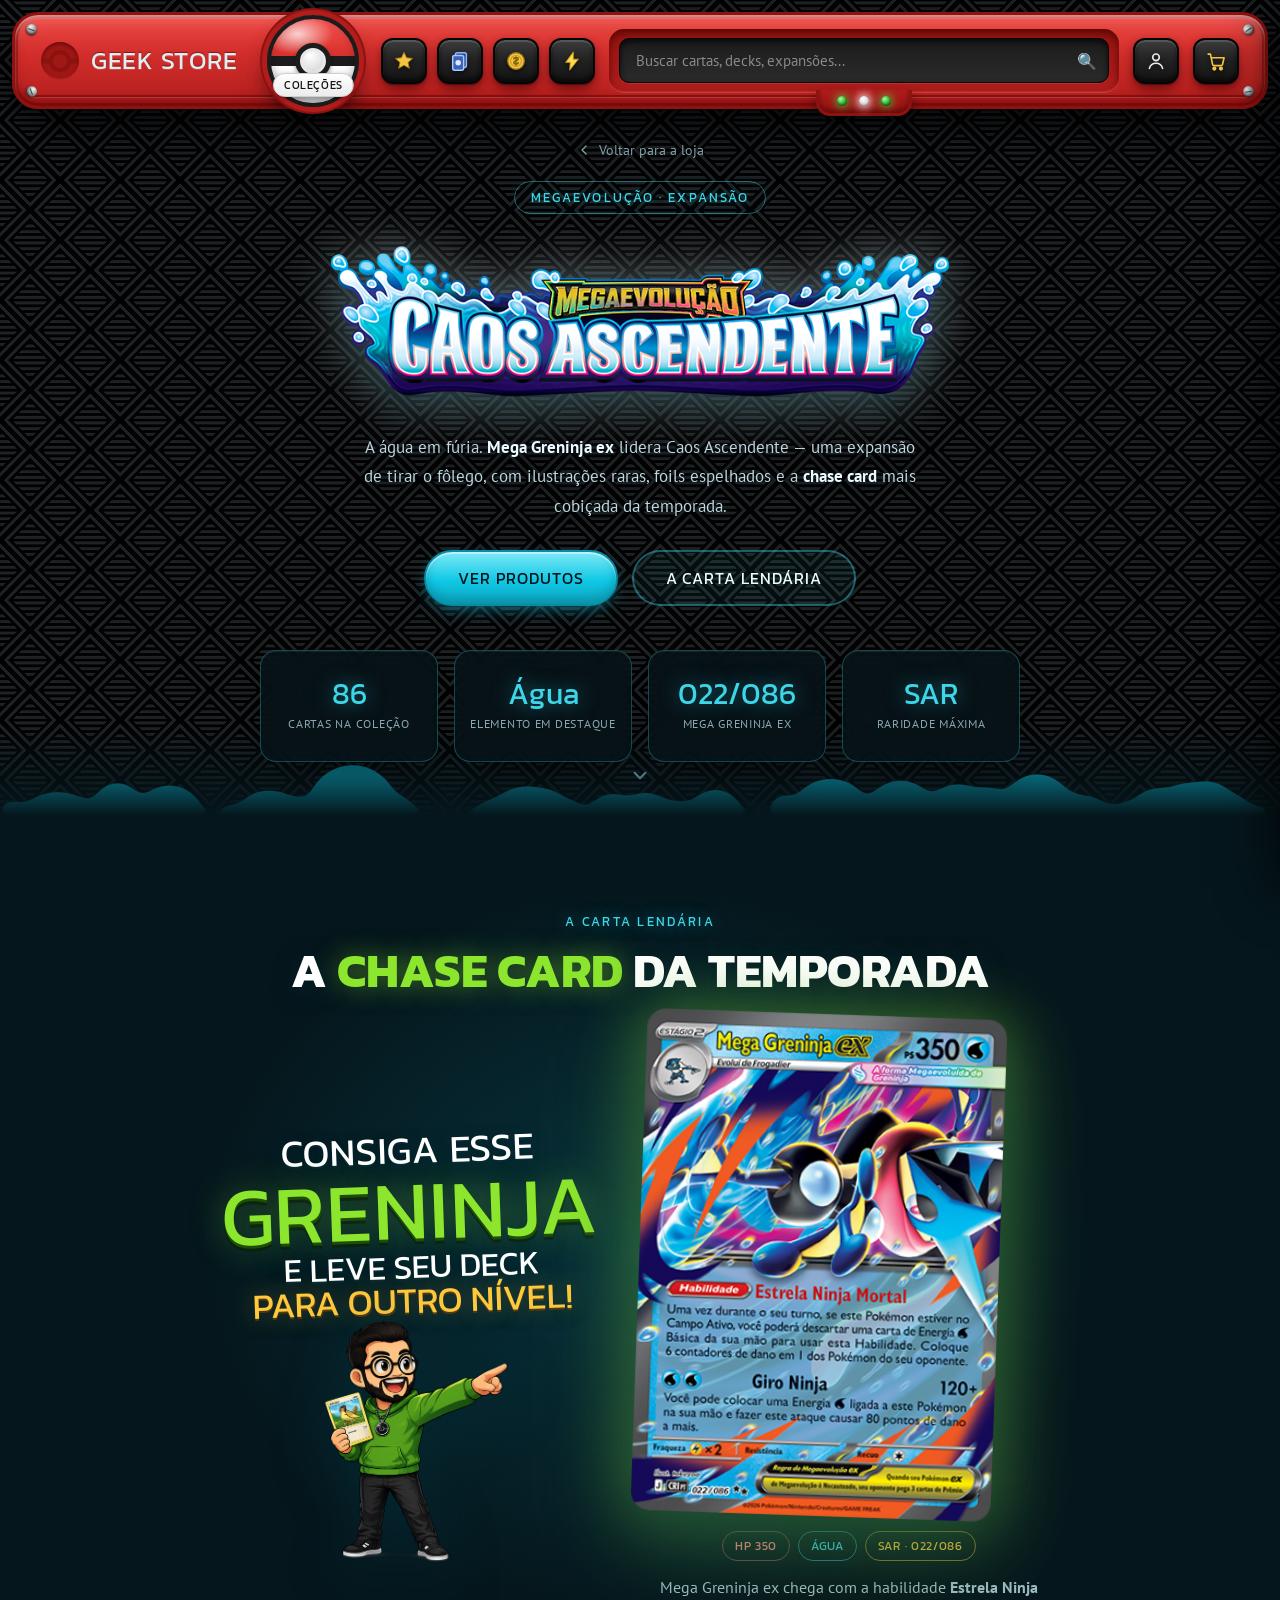
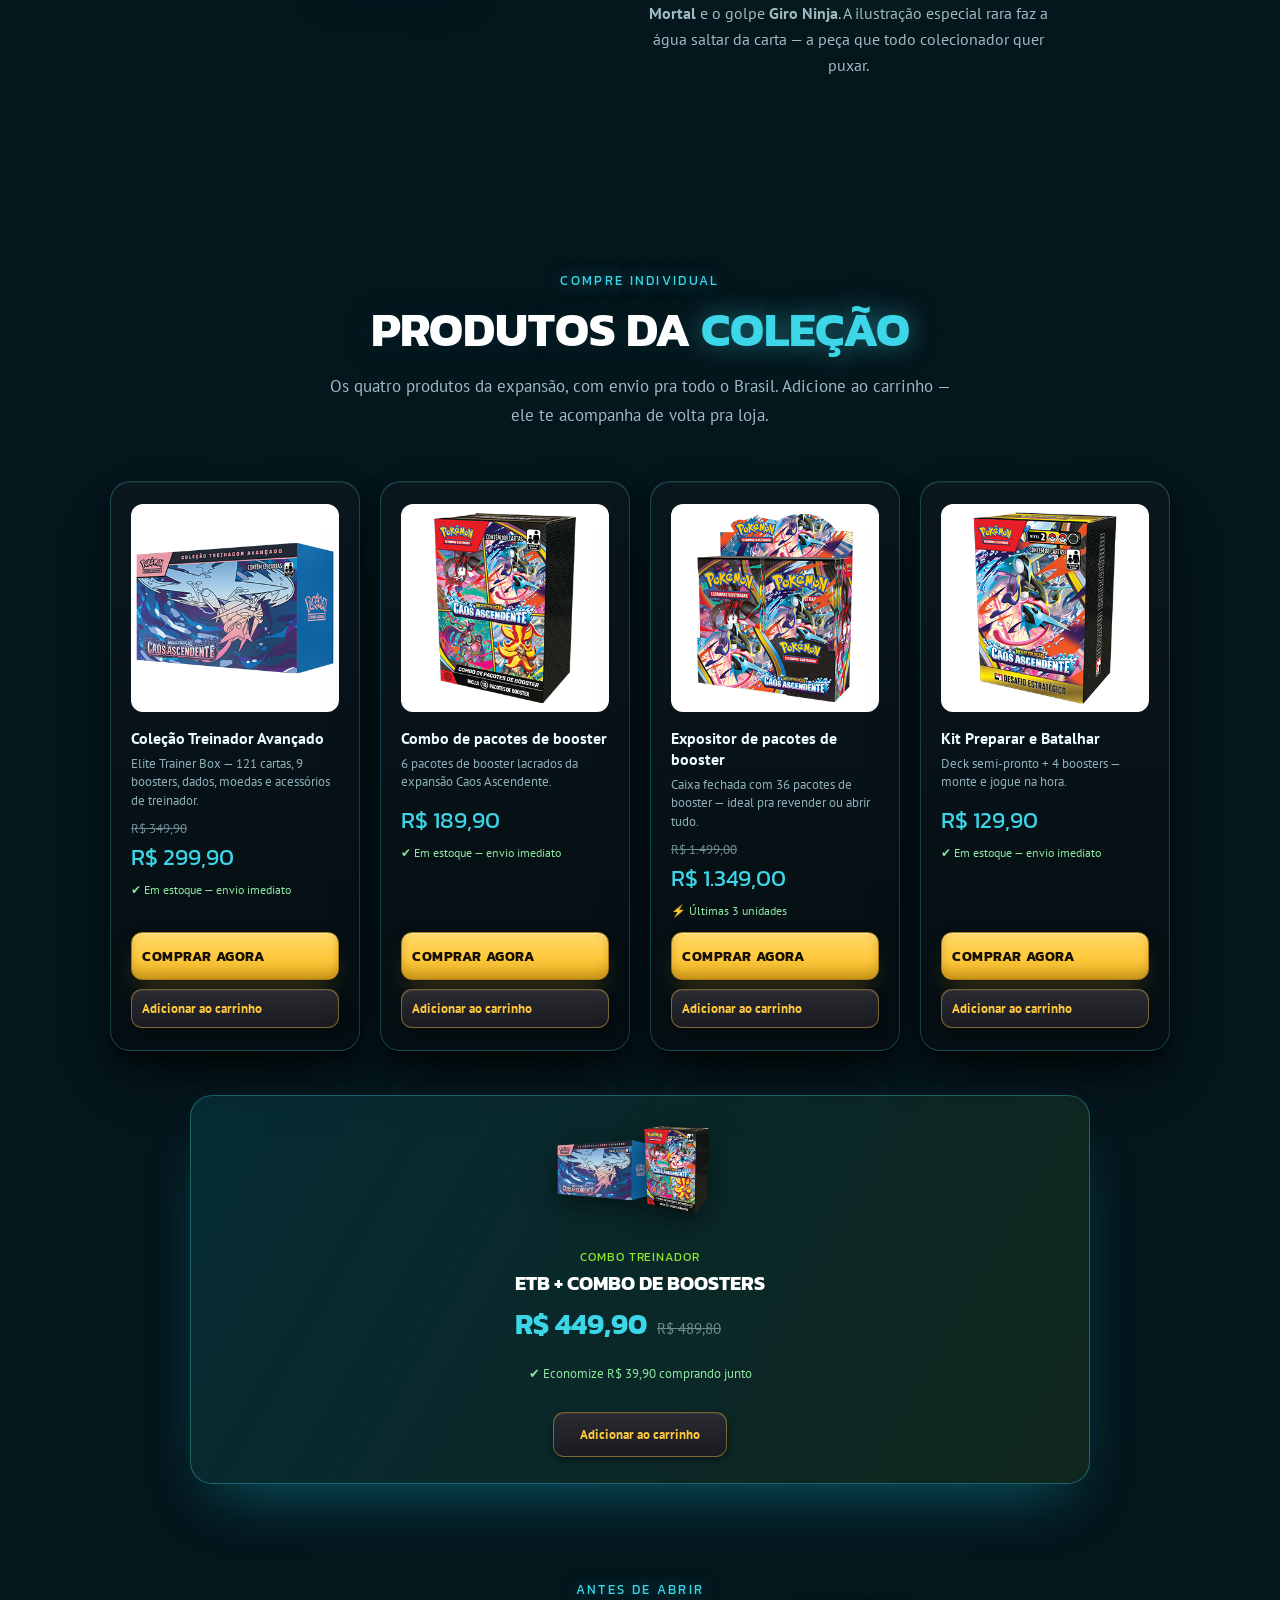
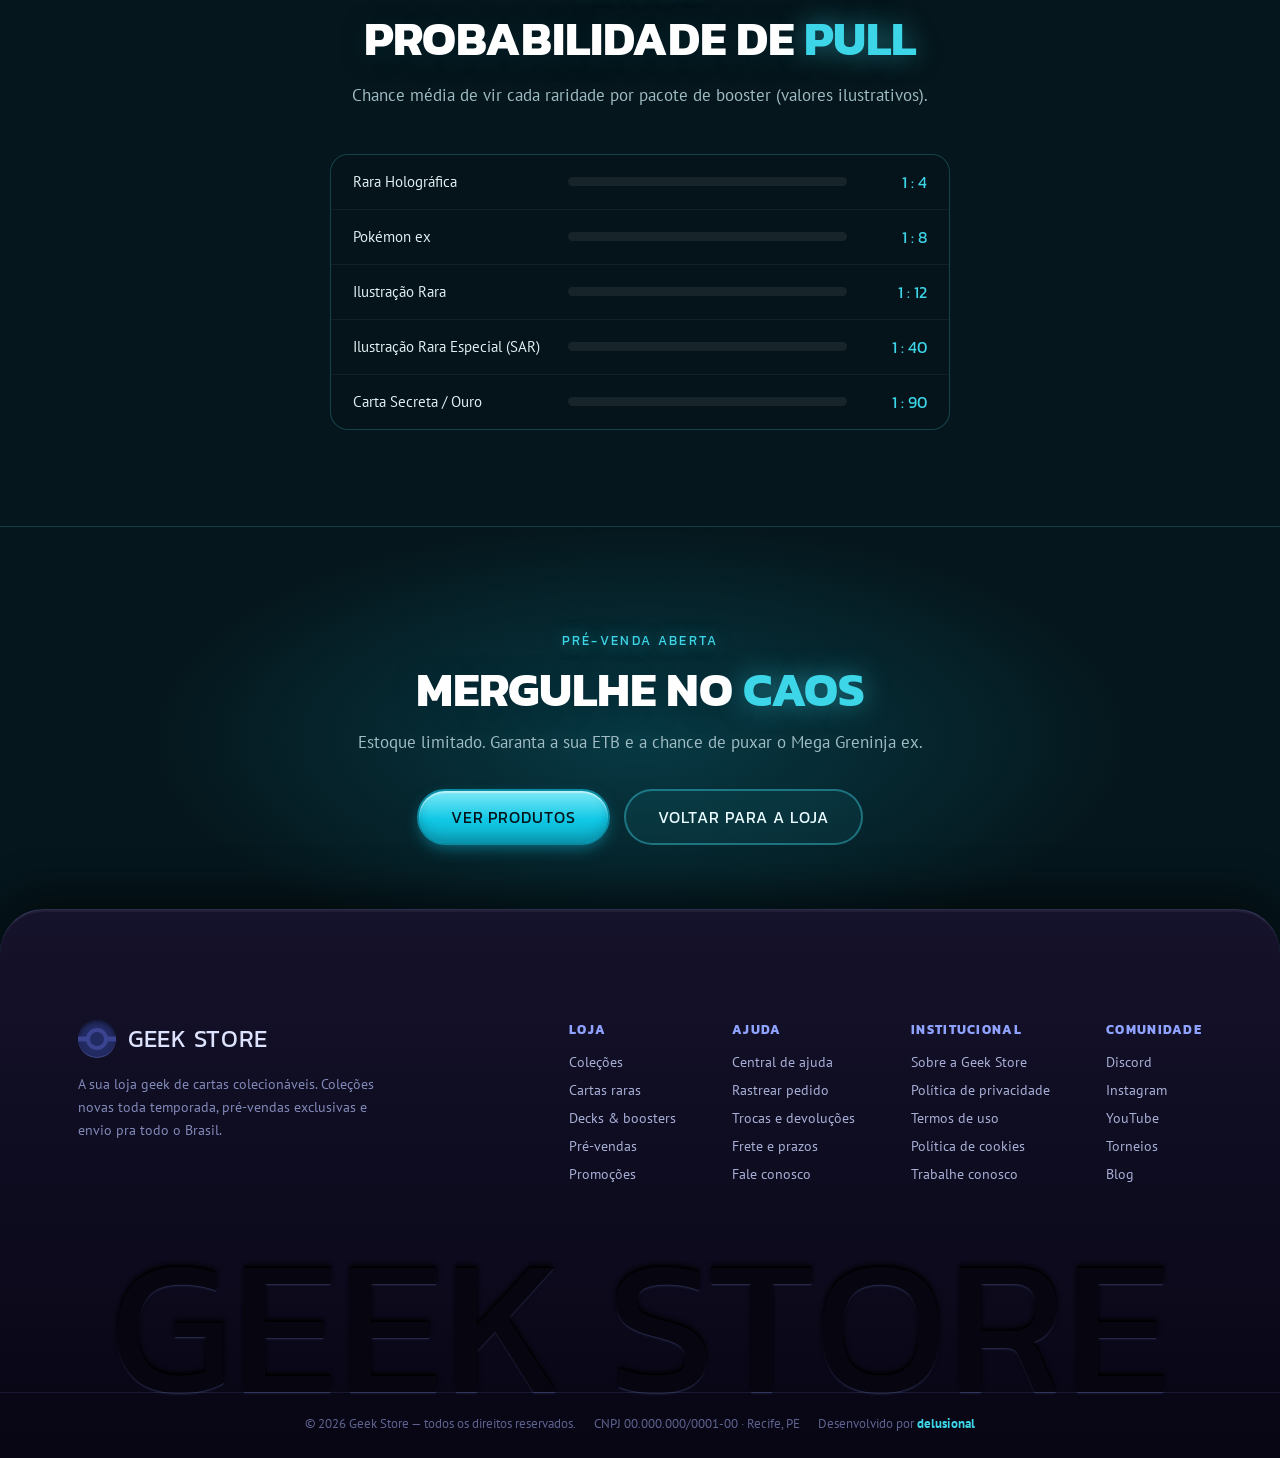
==== caos-ascendente.html @ b0fd5879 "aaa" ====
<!DOCTYPE html>
<html lang="pt-br">
<head>
<meta charset="UTF-8">
<meta name="viewport" content="width=device-width, initial-scale=1.0">
<title>Caos Ascendente — Megaevolução | GEEK STORE</title>
<link href="https://fonts.googleapis.com/css?family=Kanit:700|PT+Sans:400,700&display=swap" rel="stylesheet">
<style>

:root{
  /* física de materiais (inspirada no design system do delulu):
     raise = elevado (contato + difusa + longa), sink = afundado */
  --ease-soft:cubic-bezier(0.22,0.61,0.36,1);
  --speed:180ms;
  --btn-raise:
    inset 0 2px 1px rgba(255,255,255,.16),
    inset 0 -3px 5px rgba(0,0,0,.6),
    0 1px 1px rgba(40,0,0,.5),
    0 4px 8px rgba(80,5,5,.45),
    0 12px 22px -10px rgba(40,0,0,.6);
  --btn-raise-hi:
    inset 0 2px 1px rgba(255,255,255,.2),
    inset 0 -3px 5px rgba(0,0,0,.6),
    0 1px 1px rgba(40,0,0,.4),
    0 8px 16px rgba(60,0,0,.5),
    0 22px 34px -14px rgba(30,0,0,.7);
  --btn-sink:
    inset 0 3px 6px rgba(0,0,0,.75),
    inset 0 1px 2px rgba(0,0,0,.6),
    0 1px 0 rgba(255,120,110,.2);

  --color-black:#0a0e1a;
  --color-deep:#101832;
  --color-accent:#e93d82;
  --color-cyan:#3dd6e9;
  --font-heading:'Kanit',sans-serif;
  --font-body:'PT Sans',sans-serif;
}
*{margin:0;padding:0;box-sizing:border-box}
body{background:var(--color-black);color:#fff;font-family:var(--font-body);overflow-x:hidden}

/* ===========================================================
   SCROLLBAR CUSTOM — esconde a nativa, pokébola como thumb
   =========================================================== */
html{scrollbar-width:none;-ms-overflow-style:none}
html::-webkit-scrollbar{display:none}

.pokescroll{position:fixed;right:10px;top:100px;bottom:26px;width:22px;
  z-index:60;display:flex;justify-content:center}
/* trilho: linha fina com brilho */
.pokescroll__rail{width:4px;height:100%;border-radius:99px;cursor:pointer;
  background:linear-gradient(to bottom,rgba(255,255,255,.06),rgba(255,255,255,.14) 50%,rgba(255,255,255,.06));
  box-shadow:inset 0 0 4px rgba(0,0,0,.6)}
/* a pokébola */
.pokescroll__ball{position:absolute;left:50%;top:0;translate:-50% 0;
  width:22px;height:22px;border-radius:50%;cursor:grab;
  border:2px solid #111;
  background:linear-gradient(to bottom,#e8433f 0 44%,#111 44% 56%,#f5f5f5 56% 100%);
  box-shadow:0 2px 8px rgba(0,0,0,.7),inset 0 1px 1px rgba(255,255,255,.35);
  transition:scale var(--speed) var(--ease-soft)}
.pokescroll__ball::after{content:'';position:absolute;left:50%;top:50%;
  translate:-50% -50%;width:7px;height:7px;border-radius:50%;
  background:#fff;border:2px solid #111}
.pokescroll__ball:hover{scale:1.25}
.pokescroll__ball:active{cursor:grabbing;scale:1.15}
@media (max-width:640px){.pokescroll{display:none}}

/* ===========================================================
   0. NAV — estilo "Pokédex de plástico vermelho"
   Técnicas: gradientes pra simular volume do plástico,
   inset shadows pra relevo, radial-gradient pros parafusos/LEDs
   =========================================================== */
.nav{position:fixed;top:12px;left:12px;right:12px;z-index:50;
  display:flex;align-items:center;gap:14px;padding:14px 26px;
  border-radius:26px;
  /* plástico vermelho: brilho em cima, sombra embaixo */
  background:linear-gradient(to bottom,#ef4a45 0%,#d32f2c 40%,#b21d1c 100%);
  box-shadow:
    inset 0 3px 2px rgba(255,255,255,.4),    /* highlight superior forte */
    inset 0 12px 18px -8px rgba(255,255,255,.18),
    inset 0 -6px 10px rgba(80,0,0,.5),       /* sombra inferior (volume) */
    inset 0 0 0 3px rgba(140,10,10,.55),     /* moldura interna (painel duplo) */
    0 1px 2px rgba(0,0,0,.5),                /* contato */
    0 10px 26px rgba(0,0,0,.45),             /* difusa */
    0 34px 60px -20px rgba(0,0,0,.65);       /* longa e recuada */
  border:3px solid #8e1210}
/* linha de vinco horizontal do painel (plástico em duas peças) */
.nav::before{content:'';position:absolute;left:18px;right:18px;bottom:9px;height:2px;
  border-radius:2px;background:rgba(100,5,5,.5);
  box-shadow:0 1px 0 rgba(255,255,255,.12)}
/* parafusos nos 4 cantos */
.screw{position:absolute;width:11px;height:11px;border-radius:50%;
  background:radial-gradient(circle at 35% 28%,#f4f4f4,#9a9a9a 50%,#3f3f3f);
  box-shadow:inset 0 -1px 2px rgba(0,0,0,.7),0 1px 2px rgba(120,10,10,.8)}
/* fenda do parafuso */
.screw::after{content:'';position:absolute;left:2px;right:2px;top:50%;height:1.5px;
  translate:0 -50%;background:rgba(30,30,30,.75);border-radius:2px}
.screw:nth-child(1){top:9px;left:11px;rotate:20deg}
.screw:nth-child(2){top:9px;right:11px;rotate:-35deg}
.screw:nth-child(3){bottom:9px;left:11px;rotate:70deg}
.screw:nth-child(4){bottom:9px;right:11px;rotate:-10deg}

/* logo "gravado" no plástico: sombra clara embaixo + escura em cima */
.nav__logo{display:flex;align-items:center;gap:12px;margin-right:8px;
  font-family:var(--font-heading);font-size:1.55rem;letter-spacing:.03em;
  color:#8c1210;user-select:none;
  text-shadow:0 1px 0 rgba(255,120,110,.35),0 -1px 1px rgba(60,0,0,.5)}
/* emblema pokébola achatado/gravado, tom sobre tom */
.nav__logo-ball{width:38px;height:38px;border-radius:50%;position:relative;
  background:#a01715;
  box-shadow:inset 0 2px 4px rgba(60,0,0,.55),inset 0 -1px 1px rgba(255,120,110,.3)}
.nav__logo-ball::before{content:'';position:absolute;left:0;right:0;top:50%;
  translate:0 -50%;height:5px;background:#8c1210}
.nav__logo-ball::after{content:'';position:absolute;left:50%;top:50%;
  translate:-50% -50%;width:14px;height:14px;border-radius:50%;
  background:#a01715;border:4px solid #8c1210}

/* pokébola central "COLEÇÕES" — com aro de encaixe e brilho de vidro */
.nav__ball{width:92px;height:92px;border-radius:50%;flex-shrink:0;
  margin:-26px 8px;position:relative;cursor:pointer;border:4px solid #1c1c1c;
  background:
    /* brilho de vidro no topo (reflexo curvo) */
    radial-gradient(ellipse 60% 35% at 32% 18%,rgba(255,255,255,.75),rgba(255,255,255,0) 70%),
    linear-gradient(to bottom,#f3524d 0%,#d8302c 44%,#1c1c1c 44% 56%,#fff 56%,#e4e4e4 100%);
  box-shadow:
    0 0 0 5px #b21d1c,                /* aro de encaixe no plástico */
    0 0 0 7px #8e1210,
    0 2px 3px rgba(30,0,0,.5),        /* contato */
    0 10px 20px rgba(0,0,0,.45),      /* difusa */
    0 26px 40px -16px rgba(0,0,0,.65),/* longa e recuada */
    inset 0 -4px 8px rgba(0,0,0,.25);
  transition:transform var(--speed) var(--ease-soft),
             box-shadow var(--speed) var(--ease-soft)}
.nav__ball:hover{transform:translateY(-2px) scale(1.04) rotate(-4deg);
  box-shadow:
    0 0 0 5px #b21d1c,0 0 0 7px #8e1210,
    0 3px 4px rgba(30,0,0,.4),
    0 16px 30px rgba(0,0,0,.5),
    0 34px 54px -18px rgba(0,0,0,.7),
    0 10px 28px -6px rgba(233,61,80,.5),  /* glow tonal vermelho */
    inset 0 -4px 8px rgba(0,0,0,.25)}
.nav__ball:active{transform:translateY(1px) scale(.98);
  box-shadow:
    0 0 0 5px #b21d1c,0 0 0 7px #8e1210,
    0 2px 4px rgba(0,0,0,.4),
    inset 0 4px 10px rgba(0,0,0,.4)}      /* afunda no encaixe */
.nav__ball::after{content:'';position:absolute;left:50%;top:50%;translate:-50% -50%;
  width:26px;height:26px;border-radius:50%;
  background:radial-gradient(circle at 38% 30%,#fff,#d9d9d9 70%);
  border:5px solid #1c1c1c;
  box-shadow:0 0 0 3px #e8e8e8 inset,0 2px 4px rgba(0,0,0,.4)}
.nav__ball span{position:absolute;left:50%;bottom:6px;translate:-50%;z-index:1;
  font-family:var(--font-heading);font-size:.66rem;letter-spacing:.05em;
  background:linear-gradient(to bottom,#fff,#ececec);color:#111;
  padding:3px 10px;border-radius:99px;border:1px solid #cfcfcf;
  box-shadow:0 2px 5px rgba(0,0,0,.35);white-space:nowrap}

/* botões escuros com ícone */
.nav__links{display:flex;gap:10px;flex:0 1 auto}
.nav__btn{display:flex;align-items:center;justify-content:center;
  width:46px;height:46px;border-radius:12px;text-decoration:none;
  background:linear-gradient(to bottom,#3d3d3d 0%,#232323 45%,#141414 100%);
  border:2px solid #050505;
  box-shadow:var(--btn-raise);
  transition:transform var(--speed) var(--ease-soft),
             box-shadow var(--speed) var(--ease-soft),
             filter var(--speed) var(--ease-soft)}
.nav__btn:hover{transform:translateY(-1px);filter:brightness(1.18);
  box-shadow:var(--btn-raise-hi)}
/* active AFUNDA: desce 1px e a sombra vira inset (soft UI) */
.nav__btn:active{transform:translateY(1px);filter:brightness(.92);
  box-shadow:var(--btn-sink)}
.nav__btn svg{width:22px;height:22px;display:block;
  filter:drop-shadow(0 2px 2px rgba(0,0,0,.55))}
.nav__btn--gold{color:#f5c542}

/* painel da busca — recorte fundo no plástico, com moldura em relevo */
.nav__search{flex:1 1 240px;min-width:150px;position:relative;
  background:linear-gradient(to bottom,#96130f,#b21d1c);border-radius:15px;
  padding:9px 10px;
  box-shadow:
    inset 0 4px 8px rgba(50,0,0,.65),        /* recorte fundo */
    inset 0 -1px 1px rgba(255,120,110,.25),  /* borda de baixo pega luz */
    0 1px 0 rgba(255,255,255,.15)}           /* lábio externo iluminado */
.nav__search input{width:100%;padding:12px 44px 12px 16px;border-radius:10px;
  border:1px solid #000;background:linear-gradient(to bottom,#1c1c1c,#2b2b2b);
  color:#ddd;font-family:var(--font-body);font-size:.92rem;outline:none;
  box-shadow:inset 0 3px 6px rgba(0,0,0,.7),0 1px 0 rgba(255,120,110,.2)}
.nav__search input::placeholder{color:#8a8a8a}
/* focus: anel suave em vez de glow duro (padrão soft UI) */
.nav__search input:focus{border-color:rgba(61,214,233,.6);
  box-shadow:inset 0 3px 6px rgba(0,0,0,.7),0 0 0 3px rgba(61,214,233,.22)}
.nav__search .lupa{position:absolute;right:22px;top:50%;translate:0 -50%;
  color:#9a9a9a;pointer-events:none}
/* aba dos LEDs — peça de plástico que SALTA pra fora da barra */
.nav__leds{position:absolute;bottom:-24px;left:50%;translate:-50%;
  display:flex;gap:12px;align-items:center;
  background:linear-gradient(to bottom,#b21d1c,#8e1210);
  padding:6px 18px 7px;border-radius:0 0 14px 14px;
  border:3px solid #8e1210;border-top:none;
  box-shadow:inset 0 -3px 5px rgba(60,0,0,.5),0 6px 12px rgba(0,0,0,.45)}
.nav__leds i{width:10px;height:10px;border-radius:50%;display:block;
  box-shadow:inset 0 -1px 2px rgba(0,0,0,.4)}
.nav__leds i:nth-child(1){background:radial-gradient(circle at 35% 30%,#a5ff9d,#1a9a1a 65%,#0c5c0c);box-shadow:0 0 8px 1px rgba(70,230,70,.8),inset 0 -1px 2px rgba(0,60,0,.6)}
.nav__leds i:nth-child(2){background:radial-gradient(circle at 35% 30%,#fff,#d8d8d8 65%,#9d9d9d);box-shadow:0 0 9px 2px rgba(255,255,255,.85),inset 0 -1px 2px rgba(80,80,80,.5);animation:ledblink 2.2s infinite}
.nav__leds i:nth-child(3){background:radial-gradient(circle at 35% 30%,#a5ff9d,#1a9a1a 65%,#0c5c0c);box-shadow:0 0 8px 1px rgba(70,230,70,.8),inset 0 -1px 2px rgba(0,60,0,.6)}
@keyframes ledblink{0%,88%,100%{opacity:1}94%{opacity:.35}}

/* badge do carrinho */
.nav__btn .badge{position:absolute;top:-6px;right:-6px;width:18px;height:18px;
  border-radius:50%;background:#f5c542;color:#3a2a00;font-size:.68rem;
  font-weight:700;display:flex;align-items:center;justify-content:center;
  font-family:var(--font-body);box-shadow:0 2px 4px rgba(0,0,0,.4)}
.nav__btn{position:relative}

/* ---- mini-carrinho (dropdown com morph fluido) ---- */
.nav__cart-wrap{position:relative;display:flex;align-items:center}

.minicart{position:absolute;top:calc(100% + 16px);right:-6px;width:340px;max-width:86vw;z-index:902;
  transform-origin:top right;color:#eef1f8;font-family:var(--font-body);
  background:linear-gradient(180deg,#172142,#0b1122);
  border:1px solid rgba(245,197,66,.3);
  box-shadow:0 26px 55px -14px rgba(0,0,0,.75),0 0 0 1px rgba(0,0,0,.3);
  border-radius:22px;padding:4px 4px 0;
  opacity:0;visibility:hidden;transform:scale(.35) translateY(-16px);
  transition:opacity .18s ease,transform .2s ease,visibility .2s}
.minicart.open{opacity:1;visibility:visible;transform:scale(1) translateY(0);
  animation:minicart-morph .5s cubic-bezier(.34,1.56,.64,1)}
@keyframes minicart-morph{
  0%  {opacity:0;transform:scale(.3) translateY(-18px);
       border-radius:50% 50% 46% 54% / 62% 60% 40% 42%}
  45% {opacity:1;transform:scale(1.04) translateY(2px);
       border-radius:34px 34px 26px 26px}
  70% {transform:scale(.99) translateY(0);border-radius:20px}
  100%{opacity:1;transform:scale(1) translateY(0);border-radius:22px}
}
/* seta apontando pro ícone */
.minicart::before{content:'';position:absolute;top:-8px;right:20px;width:15px;height:15px;
  background:#172142;border-left:1px solid rgba(245,197,66,.3);
  border-top:1px solid rgba(245,197,66,.3);transform:rotate(45deg);border-radius:4px 0 0 0}

.minicart__head{display:flex;align-items:center;justify-content:space-between;padding:14px 14px 10px}
.minicart__title{font-family:var(--font-heading);text-transform:uppercase;letter-spacing:.03em;
  font-size:1rem;color:#fff}
.minicart__count{font-size:.75rem;color:#f5c542;font-weight:700}

.minicart__items{max-height:288px;overflow-y:auto;padding:0 8px}
.minicart__empty{text-align:center;color:#7c86a2;padding:34px 10px;font-size:.9rem}

.mc-line{display:flex;gap:10px;align-items:center;padding:9px 4px;
  border-bottom:1px solid rgba(255,255,255,.06)}
.mc-line:last-child{border-bottom:none}
.mc-line__img{width:44px;height:44px;border-radius:9px;object-fit:contain;background:#fff;flex-shrink:0}
.mc-line__info{flex:1;min-width:0}
.mc-line__name{font-size:.8rem;color:#eef1f8;font-weight:700;line-height:1.2;
  white-space:nowrap;overflow:hidden;text-overflow:ellipsis}
.mc-line__meta{font-size:.75rem;color:#9aa3bd;margin-top:2px}
.mc-line__meta b{color:#f5c542}
.mc-line__rm{background:none;border:none;color:#818aa6;cursor:pointer;padding:4px;
  border-radius:6px;line-height:0;transition:.15s;flex-shrink:0}
.mc-line__rm:hover{color:#ff6b6b;background:rgba(255,107,107,.1)}

.minicart__foot{padding:12px 14px 15px;border-top:1px solid rgba(255,255,255,.1);margin-top:2px}
.minicart__total{display:flex;justify-content:space-between;align-items:baseline;margin-bottom:12px}
.minicart__total span{color:#aab2ca;font-size:.9rem}
.minicart__total strong{font-family:var(--font-heading);font-size:1.35rem;color:#fff}
.minicart__actions{display:flex;flex-direction:column;gap:8px}
.minicart__btn{width:100%;padding:12px;border-radius:11px;cursor:pointer;border:none;
  font-family:var(--font-heading);text-transform:uppercase;letter-spacing:.03em;
  font-size:.9rem;font-weight:700;transition:.16s}
.minicart__btn--buy{background:linear-gradient(180deg,#ffd24d,#f5a814);color:#3a2600;
  box-shadow:0 6px 15px -4px rgba(245,168,20,.5)}
.minicart__btn--buy:hover{filter:brightness(1.06);transform:translateY(-1px)}
.minicart__btn--buy:active{transform:translateY(1px)}
.minicart__btn--view{background:rgba(255,255,255,.06);color:#eef1f8;border:1px solid rgba(255,255,255,.2)}
.minicart__btn--view:hover{background:rgba(255,255,255,.12);border-color:#f5c542;color:#fff}
.minicart__btn:disabled{opacity:.4;cursor:not-allowed;filter:grayscale(.3);transform:none;box-shadow:none}

@media (max-width:1100px){
  .nav{flex-wrap:wrap;justify-content:center}
  .nav__ball{margin:4px}
}

/* ===========================================================
   1. HERO — vídeo de fundo (é assim que o site original faz o
   "efeito de água": um mp4 em loop atrás do conteúdo)
   =========================================================== */
.hero{position:relative;height:100vh;display:flex;align-items:center;justify-content:center;overflow:hidden}
.hero__video{position:absolute;inset:0;width:100%;height:100%;object-fit:cover;z-index:0}
/* dissolve suave do vídeo pro preto da seção Pitch Black:
   opacidade em curva ease (mesma técnica do fade da seção azul) */
.hero__fade{position:absolute;inset:0;z-index:1;
  background:linear-gradient(to bottom,
    rgba(0,0,0,0)    0%,
    rgba(0,0,0,0)    38%,
    rgba(0,0,0,.06)  50%,
    rgba(0,0,0,.18)  60%,
    rgba(0,0,0,.38)  69%,
    rgba(0,0,0,.58)  77%,
    rgba(0,0,0,.76)  84%,
    rgba(0,0,0,.9)   90%,
    rgba(0,0,0,.97)  95%,
    #000             100%)}
.hero__content{position:relative;z-index:2;text-align:center;padding:0 20px}
.hero__title{font-family:var(--font-heading);font-size:clamp(2.5rem,8vw,6rem);
  text-transform:uppercase;line-height:.95;letter-spacing:.02em;
  background:linear-gradient(120deg,#fff 30%,var(--color-cyan) 50%,#fff 70%);
  background-size:200% auto;-webkit-background-clip:text;background-clip:text;
  -webkit-text-fill-color:transparent;
  animation:shineText 4s linear infinite}
@keyframes shineText{to{background-position:200% center}}
.hero__sub{margin-top:16px;font-size:1.1rem;color:#cdd6f4;text-shadow:0 2px 12px rgba(0,0,0,.8)}

/* ===========================================================
   2. CANVAS DE ÁGUA — ondulação interativa (ripple) que segue
   o mouse, por cima do vídeo. Simulação clássica de water
   ripple em 2 buffers.
   =========================================================== */
#water{position:absolute;inset:0;z-index:1;pointer-events:none;mix-blend-mode:screen;opacity:.55}

/* ===========================================================
   3. CARTAS HOLOGRÁFICAS — perspectiva 3D + shine seguindo o
   mouse (mesma técnica do card__shine / perspective-card
   do site original)
   =========================================================== */
.cards{padding:100px 20px;max-width:1100px;margin:0 auto}
.cards h2{font-family:var(--font-heading);text-transform:uppercase;text-align:center;
  font-size:clamp(1.8rem,4vw,3rem);margin-bottom:60px;color:var(--color-cyan)}
.cards__grid{display:flex;gap:40px;justify-content:center;flex-wrap:wrap}

.pcard{width:260px;aspect-ratio:63/88;perspective:1000px;cursor:pointer}
.pcard__inner{position:relative;width:100%;height:100%;border-radius:14px;
  transform-style:preserve-3d;transition:transform .12s ease-out;
  background:linear-gradient(160deg,#1b2a52,#0d1330 60%,#251b52);
  box-shadow:0 20px 60px rgba(0,0,0,.6);overflow:hidden;
  display:flex;align-items:center;justify-content:center}
.pcard__inner::before{ /* moldura */
  content:"";position:absolute;inset:8px;border:2px solid rgba(255,255,255,.15);
  border-radius:10px;pointer-events:none}
.pcard__label{font-family:var(--font-heading);font-size:1.4rem;text-transform:uppercase;
  color:rgba(255,255,255,.85);text-align:center;padding:0 14px}
/* o SHINE: gradiente radial que se move com o mouse */
.pcard__shine{position:absolute;inset:0;pointer-events:none;
  background:radial-gradient(circle at var(--mx,50%) var(--my,50%),
    rgba(255,255,255,.35) 0%,
    rgba(61,214,233,.18) 25%,
    transparent 60%);
  mix-blend-mode:overlay;transition:opacity .3s;opacity:0}
/* o HOLO: faixas de arco-íris que deslizam conforme a inclinação */
.pcard__holo{position:absolute;inset:0;pointer-events:none;opacity:0;transition:opacity .3s;
  background:linear-gradient(115deg,
    transparent 20%,
    rgba(233,61,130,.25) 36%,
    rgba(61,214,233,.25) 44%,
    rgba(233,203,61,.25) 52%,
    transparent 70%);
  background-size:250% 250%;
  background-position:calc(var(--mx,50%)) calc(var(--my,50%));
  mix-blend-mode:color-dodge;filter:brightness(1.2) saturate(1.4)}
.pcard:hover .pcard__shine,.pcard:hover .pcard__holo{opacity:1}

/* ===========================================================
   3a-2. EXPLORE A LOJA — carrossel estilo mercado
   =========================================================== */
.shop{position:relative;padding:190px 0 100px;overflow:hidden;
  background:#0a0e14 url("assets/pattern-black.jpg") repeat;
  background-size:60px;background-attachment:fixed}
/* transição vinda da Pitch Black: o preto dela dissolve por cima
   do pattern (fade de opacidade dentro DESTA seção — nada é clipado) */
.shop::before{content:'';position:absolute;top:0;left:0;right:0;height:240px;
  pointer-events:none;z-index:0;
  background:linear-gradient(to bottom,
    #000 0%,rgba(0,0,0,.91) 20%,rgba(0,0,0,.74) 38%,
    rgba(0,0,0,.52) 55%,rgba(0,0,0,.3) 71%,
    rgba(0,0,0,.13) 85%,rgba(0,0,0,.04) 94%,rgba(0,0,0,0) 100%)}
.shop__inner,.shop__track,.shop__more{position:relative;z-index:1}
.shop__inner{max-width:1280px;margin:0 auto;padding:0 20px}
.shop__head{display:flex;align-items:flex-end;justify-content:space-between;
  gap:20px;margin-bottom:36px;flex-wrap:wrap}
.shop__title{font-family:var(--font-heading);text-transform:uppercase;
  font-size:clamp(1.7rem,3.6vw,2.8rem);line-height:1;color:#fff;
  text-shadow:0 3px 0 rgba(0,0,0,.55),0 10px 24px rgba(0,0,0,.6)}
.shop__title span{color:#ffc93d;
  text-shadow:0 3px 0 rgba(120,70,0,.55),0 10px 24px rgba(0,0,0,.6),
    0 0 26px rgba(255,201,61,.35)}
.shop__nav{display:flex;gap:10px}
.shop__arrow{width:52px;height:52px;border-radius:50%;cursor:pointer;
  display:flex;align-items:center;justify-content:center;
  border:2px solid #a87c10;color:#181000;
  background:linear-gradient(to bottom,#ffd968,#ffc93d 55%,#e0a91f);
  box-shadow:inset 0 2px 1px rgba(255,255,255,.5),inset 0 -5px 9px rgba(150,100,10,.4),
    0 2px 2px rgba(0,0,0,.55),0 8px 18px rgba(0,0,0,.5),
    0 20px 34px -12px rgba(255,201,61,.35);
  transition:transform var(--speed) var(--ease-soft),
             box-shadow var(--speed) var(--ease-soft),filter var(--speed) var(--ease-soft)}
.shop__arrow svg{width:22px;height:22px}
.shop__arrow:hover{transform:translateY(-2px);filter:brightness(1.07);
  box-shadow:inset 0 2px 1px rgba(255,255,255,.5),inset 0 -5px 9px rgba(150,100,10,.4),
    0 3px 3px rgba(0,0,0,.5),0 14px 26px rgba(0,0,0,.55),
    0 28px 46px -14px rgba(255,201,61,.5)}
.shop__arrow:active{transform:translateY(1px);filter:brightness(.94);
  box-shadow:inset 0 3px 8px rgba(120,80,5,.55),0 2px 4px rgba(0,0,0,.5)}

/* trilho: scroll horizontal com snap; as pontas dissolvem com
   mask-image em vez de cortar seco */
.shop__track{display:flex;gap:26px;overflow-x:auto;
  padding:14px max(28px,calc((100vw - 1280px)/2)) 30px;
  scroll-snap-type:x mandatory;scrollbar-width:none;
  -webkit-mask:linear-gradient(to right,
    transparent 0,#000 60px,#000 calc(100% - 60px),transparent 100%);
  mask:linear-gradient(to right,
    transparent 0,#000 60px,#000 calc(100% - 60px),transparent 100%)}
.shop__track::-webkit-scrollbar{display:none}
.shop-item{flex:0 0 280px;scroll-snap-align:center;
  background:linear-gradient(180deg,#17171e 0%,#0c0c10 100%);
  border:1px solid rgba(255,255,255,.09);border-radius:20px;
  padding:22px 20px;text-align:center;display:flex;flex-direction:column;
  box-shadow:inset 0 1px 0 rgba(255,255,255,.07),0 1px 1px rgba(0,0,0,.6),
    0 10px 20px rgba(0,0,0,.5),0 30px 50px -20px rgba(0,0,0,.7);
  transition:transform var(--speed) var(--ease-soft),
             border-color var(--speed) var(--ease-soft),
             box-shadow var(--speed) var(--ease-soft)}
.shop-item:hover{transform:translateY(-5px);border-color:rgba(255,201,61,.5);
  box-shadow:inset 0 1px 0 rgba(255,255,255,.09),0 2px 2px rgba(0,0,0,.5),
    0 18px 32px rgba(0,0,0,.55),0 44px 70px -22px rgba(255,201,61,.3)}
.shop-item__img{width:100%;aspect-ratio:1;object-fit:contain;border-radius:12px;
  background:#fff;margin-bottom:16px}
.shop-item__img--dark{background:transparent}
.shop-item__tag{font-size:.72rem;text-transform:uppercase;letter-spacing:.1em;
  font-family:var(--font-heading);margin-bottom:5px}
.shop-item__tag--cyan{color:#3dd6e9}
.shop-item__tag--green{color:#b4f05a}
.shop-item__tag--purple{color:#b18aff}
.shop-item__tag--red{color:#ff8b6a}
.shop-item__tag--pink{color:#ff7ab0}
.shop-item__tag--blue{color:#5aa9ff}
.shop-item__name{font-weight:700;font-size:1rem;line-height:1.3;color:#e6e8ef;
  margin-bottom:8px}
.shop-item__price{font-family:var(--font-heading);font-size:1.45rem;color:#ffc93d;
  margin-bottom:16px}
/* dois CTAs: comprar agora (primário dourado) + carrinho (secundário) */
.shop-item__actions{margin-top:auto;display:flex;flex-direction:column;gap:9px}
.shop-item__buy{display:block;font-size:.9rem;font-weight:700;
  font-family:var(--font-heading);text-transform:uppercase;letter-spacing:.04em;
  color:#181000;text-decoration:none;padding:12px 10px;border-radius:11px;
  background:linear-gradient(to bottom,#ffd968,#ffc93d 55%,#e0a91f);
  border:1px solid #a87c10;
  box-shadow:inset 0 1px 1px rgba(255,255,255,.5),inset 0 -5px 9px rgba(150,100,10,.35),
    0 3px 8px rgba(0,0,0,.5),0 12px 22px -8px rgba(255,201,61,.35);
  transition:transform var(--speed) var(--ease-soft),filter var(--speed) var(--ease-soft),
             box-shadow var(--speed) var(--ease-soft)}
.shop-item__buy:hover{transform:translateY(-1px);filter:brightness(1.07)}
.shop-item__buy:active{transform:translateY(1px);filter:brightness(.93);
  box-shadow:inset 0 3px 6px rgba(120,80,5,.55)}
.shop-item__cart{display:block;font-size:.82rem;font-weight:700;
  color:#ffc93d;text-decoration:none;padding:10px;border-radius:11px;
  background:linear-gradient(to bottom,#2a2a32,#1a1a20);
  border:1px solid rgba(255,201,61,.4);
  box-shadow:inset 0 1px 0 rgba(255,255,255,.08),0 3px 8px rgba(0,0,0,.4);
  transition:transform var(--speed) var(--ease-soft),
             border-color var(--speed) var(--ease-soft),
             background var(--speed) var(--ease-soft),
             box-shadow var(--speed) var(--ease-soft)}
.shop-item__cart:hover{transform:translateY(-1px);border-color:#ffc93d;
  background:linear-gradient(to bottom,#33332b,#1f1f18)}
.shop-item__cart:active{transform:translateY(1px);
  box-shadow:inset 0 3px 6px rgba(0,0,0,.6)}

.shop__more{text-align:center;margin-top:34px}
.shop__more-btn{display:inline-block;font-family:var(--font-heading);
  text-transform:uppercase;letter-spacing:.06em;font-size:1rem;
  color:#181000;text-decoration:none;padding:15px 46px;border-radius:99px;
  background:linear-gradient(to bottom,#ffd968,#ffc93d 55%,#e0a91f);
  border:2px solid #a87c10;
  box-shadow:inset 0 2px 1px rgba(255,255,255,.5),inset 0 -7px 12px rgba(150,100,10,.4),
    0 2px 2px rgba(0,0,0,.55),0 10px 24px rgba(0,0,0,.5),
    0 26px 46px -14px rgba(255,201,61,.35);
  transition:transform var(--speed) var(--ease-soft),
             box-shadow var(--speed) var(--ease-soft),filter var(--speed) var(--ease-soft)}
.shop__more-btn:hover{transform:translateY(-2px);filter:brightness(1.06)}
.shop__more-btn:active{transform:translateY(1px);filter:brightness(.94);
  box-shadow:inset 0 3px 8px rgba(120,80,5,.55),0 2px 4px rgba(0,0,0,.5)}

/* ===========================================================
   3b. PRODUTOS EM DESTAQUE — o famoso "efeito de água"!
   No site original é WebGL2: bolhas instanciadas sobem,
   levam blur gaussiano e um shader de threshold pinta de
   ciano. Aqui reproduzo com a técnica "gooey": canvas com
   bolhas + filter: blur() contrast() — mesmo resultado visual.
   =========================================================== */
.featured{position:relative;padding:160px 20px 220px;overflow:hidden;
  /* fundo ESCURO com o padrão de losangos — a água ciano é desenhada
     por cima pelo canvas (como o WebGL do original) */
  background:#0a0e14 url("assets/pattern-black.jpg") repeat;
  background-size:60px;
  background-attachment:fixed} /* mesma grade das outras seções */
/* filtro SVG gooey: funde as gotas SEM alterar o fundo ciano
   (blur + curva de alpha, aplicado só no canvas transparente) */
.featured__goo{position:absolute;inset:0;z-index:0;pointer-events:none;
  filter:url(#goo)}
#goo-canvas{width:100%;height:100%;display:block}
/* SEÇÃO AZUL — continuação da água. Mesmo ciano do canvas
   (rgb(16,200,229)), emendando sem costura com o fim da seção
   anterior. No final, fade muuuito suave até o escuro. */
.aqua{position:relative;padding:80px 20px 480px;
  /* fade de OPACIDADE pura: o mesmo ciano indo de 100% a 0%,
     sempre a mesma cor — só o alpha desce, bem gradativo.
     As paradas seguem uma curva suave (ease), sem corte seco. */
  background:linear-gradient(to bottom,
    rgba(16,200,229,1)   0%,
    rgba(16,200,229,1)   40%,
    rgba(16,200,229,.92) 52%,
    rgba(16,200,229,.78) 62%,
    rgba(16,200,229,.58) 71%,
    rgba(16,200,229,.38) 79%,
    rgba(16,200,229,.21) 86%,
    rgba(16,200,229,.09) 92%,
    rgba(16,200,229,.02) 97%,
    rgba(16,200,229,0)   100%),
    /* o MESMO padrão de losangos da próxima seção fica atrás do azul:
       quando a opacidade chega a 0, ele já está lá — sem corte seco */
    url("assets/pattern-black.jpg") #0a0e14;
  background-size:auto,60px;
  /* "fixed" ancora o tile na grade do viewport — as duas seções
     desenham o padrão alinhado, sem desencontro na emenda */
  background-attachment:scroll,fixed;
}
.aqua__inner{position:relative;z-index:1;max-width:1100px;margin:0 auto;text-align:center}

/* CAOS ASCENDENTE — vitrine da coleção sobre a água */
.chaos__hero{display:flex;flex-direction:column;align-items:center;
  justify-content:center;gap:44px;margin-bottom:64px}
.chaos__logo{width:min(580px,90vw);
  /* parece emergir da água: sombra dura curta + glow claro */
  filter:drop-shadow(0 10px 18px rgba(3,60,72,.45))
         drop-shadow(0 0 26px rgba(255,255,255,.35));
  animation:chaosBob 6s ease-in-out infinite}
@keyframes chaosBob{0%,100%{translate:0 0}50%{translate:0 -12px}} /* boia na água */

/* BLOCO DA CARTA — estilo pôster: headline em camadas à esquerda,
   boneco apontando embaixo, carta grande com glow à direita */
.chaos__luck{display:flex;align-items:center;justify-content:center;
  gap:56px;margin:10px auto 30px;max-width:1100px;flex-wrap:wrap}
.chaos__luck-left{display:flex;flex-direction:column;align-items:center;gap:0}

/* headline "sticker": linhas empilhadas, Kanit pesada, uppercase */
.luck-headline{display:flex;flex-direction:column;align-items:center;
  font-family:var(--font-heading);text-transform:uppercase;line-height:.98;
  rotate:-2deg;margin-bottom:8px}
.luck-headline .l1{font-size:clamp(1.6rem,3vw,2.4rem);color:#fff;
  text-shadow:0 2px 0 rgba(4,50,62,.55),0 6px 16px rgba(3,40,52,.5);
  letter-spacing:.02em}
.luck-headline .l2{font-size:clamp(3rem,6.5vw,5.2rem);color:#8ce62e;
  letter-spacing:.01em;
  /* contorno escuro + relevo, efeito adesivo */
  text-shadow:
    0 3px 0 #1e4d08,0 6px 0 rgba(10,30,4,.55),
    0 12px 26px rgba(3,40,52,.55),0 0 34px rgba(140,230,46,.45)}
.luck-headline .l3{font-size:clamp(1.4rem,2.6vw,2.1rem);color:#fff;
  text-shadow:0 2px 0 rgba(4,50,62,.55),0 6px 14px rgba(3,40,52,.5)}
.luck-headline .l4{font-size:clamp(1.5rem,2.8vw,2.3rem);color:#ffc93d;
  text-shadow:0 2px 0 rgba(120,70,0,.6),0 6px 14px rgba(3,40,52,.5),
    0 0 26px rgba(255,201,61,.4)}
/* mascote apontando pra carta */
.chaos__boneco{width:380px;flex-shrink:0;margin-top:-6px;
  filter:drop-shadow(0 16px 26px rgba(3,50,62,.5));
  animation:bonecoPoint 3.2s ease-in-out infinite;transform-origin:bottom center}
/* balanço de "olha isso aqui!": inclina levemente na direção da carta */
@keyframes bonecoPoint{0%,100%{rotate:0deg;translate:0 0}50%{rotate:2.5deg;translate:6px -4px}}
@media (max-width:900px){.chaos__boneco{width:220px}}
/* wrapper: perspectiva 3D + glow + boiar (o tilt vai no .holo-inner) */
.chaos__carta-wrap{flex-shrink:0;rotate:3deg;perspective:1000px;cursor:pointer;
  filter:drop-shadow(0 24px 38px rgba(3,50,62,.55))
         drop-shadow(0 0 30px rgba(140,230,46,.5));
  animation:chaosBob 6s ease-in-out infinite;animation-delay:3s}
.chaos__carta-wrap .holo-inner{position:relative;border-radius:15px;overflow:hidden;
  transform-style:preserve-3d;transition:transform .12s ease-out}
.chaos__carta{width:380px;display:block;border-radius:15px}
.chaos__carta-wrap:hover .pcard__shine,
.chaos__carta-wrap:hover .pcard__holo{opacity:1}
.chaos__luck-text{max-width:640px;text-align:center}
.chaos__luck-text .kicker{font-family:var(--font-heading);text-transform:uppercase;
  font-size:.85rem;letter-spacing:.14em;color:#06333f;margin-bottom:6px}
.chaos__luck-text h3{font-family:var(--font-heading);text-transform:uppercase;
  font-size:clamp(1.7rem,3.4vw,2.6rem);line-height:1.02;color:#fff;
  text-shadow:0 2px 0 rgba(4,60,74,.5),0 8px 22px rgba(3,50,62,.5);margin-bottom:12px}
.chaos__luck-text p{color:#083b48;line-height:1.55;margin-bottom:20px;font-size:1.02rem}
.chaos__luck-cta{display:inline-block;font-family:var(--font-heading);
  text-transform:uppercase;letter-spacing:.06em;font-size:1rem;
  color:#fff;text-decoration:none;padding:14px 30px;border-radius:99px;
  background:linear-gradient(to bottom,#ff5f58 0%,#e2312d 55%,#b81f1e 100%);
  border:2px solid #8e1210;
  box-shadow:inset 0 2px 1px rgba(255,255,255,.35),inset 0 -8px 14px rgba(120,10,10,.45),
    0 2px 2px rgba(3,40,52,.4),0 10px 22px rgba(3,40,52,.45),
    0 26px 44px -14px rgba(180,20,20,.55);
  transition:transform var(--speed) var(--ease-soft),
             box-shadow var(--speed) var(--ease-soft),filter var(--speed) var(--ease-soft)}
.chaos__luck-cta:hover{transform:translateY(-2px);filter:brightness(1.08);
  box-shadow:inset 0 2px 1px rgba(255,255,255,.35),inset 0 -8px 14px rgba(120,10,10,.45),
    0 3px 3px rgba(3,40,52,.35),0 16px 32px rgba(3,40,52,.5),
    0 36px 58px -16px rgba(180,20,20,.65)}
.chaos__luck-cta:active{transform:translateY(1px);filter:brightness(.94);
  box-shadow:inset 0 4px 10px rgba(90,5,5,.6),0 2px 4px rgba(3,40,52,.35)}
@media (max-width:760px){.chaos__luck-text{text-align:center}}

/* botão "saiba mais" — centralizado abaixo da vitrine */
.chaos__more{text-align:center;margin-top:44px}
.chaos__more-btn{display:inline-block;font-family:var(--font-heading);
  text-transform:uppercase;letter-spacing:.06em;font-size:1.05rem;
  color:#04252e;text-decoration:none;padding:16px 42px;border-radius:99px;
  background:linear-gradient(to bottom,#fff,#e8f8fb 55%,#cfeef5);
  border:2px solid #0a8ba1;
  box-shadow:inset 0 2px 1px rgba(255,255,255,.8),inset 0 -6px 10px rgba(120,190,205,.35),
    0 2px 2px rgba(3,40,52,.4),0 10px 22px rgba(3,40,52,.4),
    0 26px 44px -14px rgba(3,40,52,.5);
  transition:transform var(--speed) var(--ease-soft),
             box-shadow var(--speed) var(--ease-soft),filter var(--speed) var(--ease-soft)}
.chaos__more-btn:hover{transform:translateY(-2px);filter:brightness(1.03);
  box-shadow:inset 0 2px 1px rgba(255,255,255,.8),inset 0 -6px 10px rgba(120,190,205,.35),
    0 3px 3px rgba(3,40,52,.35),0 16px 30px rgba(3,40,52,.45),
    0 36px 58px -16px rgba(16,200,229,.5)}
.chaos__more-btn:active{transform:translateY(1px);filter:brightness(.96);
  box-shadow:inset 0 3px 8px rgba(60,120,135,.5),0 2px 4px rgba(3,40,52,.35)}

/* variante verde do "saiba mais" (Equilíbrio Perfeito) */
.chaos__more-btn--green{color:#122b02;border-color:#4a8f0d;
  background:linear-gradient(to bottom,#fff,#eefad8 55%,#d8f0b4);
  box-shadow:inset 0 2px 1px rgba(255,255,255,.8),inset 0 -6px 10px rgba(150,200,100,.35),
    0 2px 2px rgba(20,60,5,.4),0 10px 22px rgba(20,60,5,.4),
    0 26px 44px -14px rgba(20,60,5,.5)}
.chaos__more-btn--green:hover{
  box-shadow:inset 0 2px 1px rgba(255,255,255,.8),inset 0 -6px 10px rgba(150,200,100,.35),
    0 3px 3px rgba(20,60,5,.35),0 16px 30px rgba(20,60,5,.45),
    0 36px 58px -16px rgba(124,214,32,.55)}
.chaos__more-btn--green:active{
  box-shadow:inset 0 3px 8px rgba(90,130,50,.5),0 2px 4px rgba(20,60,5,.35)}

/* foto real do produto dentro do card */
.product__img{width:100%;aspect-ratio:1;object-fit:contain;margin-bottom:14px;
  filter:drop-shadow(0 8px 14px rgba(3,40,52,.4));
  transition:transform var(--speed) var(--ease-soft)}
.product:hover .product__img{transform:scale(1.05) translateY(-3px)}

.featured__inner{position:relative;z-index:1;max-width:1100px;margin:0 auto;text-align:center}
/* headline de venda — mesmo estilo "sticker" do bloco do Greninja */
.featured__headline{display:flex;flex-direction:column;align-items:center;
  font-family:var(--font-heading);text-transform:uppercase;line-height:1;
  margin-bottom:56px}
.featured__headline .fh1{font-size:clamp(2rem,3.6vw,3rem);color:#fff;
  text-shadow:0 2px 0 rgba(0,0,0,.5),0 6px 16px rgba(0,0,0,.6);
  animation:fhBob 4s ease-in-out infinite}
.featured__headline .fh2{font-size:clamp(3rem,6.8vw,5.6rem);color:#3dd6e9;
  text-shadow:0 4px 0 #085a68,0 8px 0 rgba(0,20,26,.55),
    0 14px 30px rgba(0,0,0,.6),0 0 38px rgba(61,214,233,.45);
  margin-bottom:16px;
  /* pulso de glow: o título "respira" luz ciano */
  animation:fhBob 4s ease-in-out infinite,fhGlow 2.6s ease-in-out infinite}
.featured__headline .fh3{font-family:var(--font-body);text-transform:none;
  font-size:1.15rem;color:#ffc93d;letter-spacing:.01em;
  text-shadow:0 1px 0 rgba(0,0,0,.5),0 4px 12px rgba(0,0,0,.5);
  animation:fhBob 4s ease-in-out infinite}
/* flutuação sutil do bloco inteiro (mesma cadência nas 3 linhas) */
@keyframes fhBob{0%,100%{translate:0 0}50%{translate:0 -6px}}
/* a luz ciano pulsa — chama o olho sem piscar */
@keyframes fhGlow{
  0%,100%{text-shadow:0 4px 0 #085a68,0 8px 0 rgba(0,20,26,.55),
    0 14px 30px rgba(0,0,0,.6),0 0 26px rgba(61,214,233,.35)}
  50%{text-shadow:0 4px 0 #085a68,0 8px 0 rgba(0,20,26,.55),
    0 14px 30px rgba(0,0,0,.6),0 0 60px rgba(61,214,233,.85),
    0 0 90px rgba(61,214,233,.4)}}
.product{box-shadow:0 14px 34px rgba(4,30,40,.35)}
.featured__products{display:flex;gap:24px;justify-content:center;flex-wrap:nowrap;
  /* "escapa" do container de 1100px pra caber os 4 na mesma linha */
  width:min(1340px,96vw);position:relative;left:50%;transform:translateX(-50%)}
/* os 4 sempre na mesma linha: cards cedem largura se faltar espaço */
.featured__products .product{flex:1 1 0;min-width:0;max-width:300px}
@media (max-width:820px){.featured__products{flex-wrap:wrap}
  .featured__products .product{flex:1 1 42%}}
/* cards de MERCADO: grandes, com preço e botão de compra */
.product{width:300px;background:rgba(8,12,22,.72);backdrop-filter:blur(8px);
  border:1px solid rgba(61,214,233,.28);border-radius:18px;padding:26px 22px 24px;
  display:flex;flex-direction:column;
  box-shadow:inset 0 1px 0 rgba(255,255,255,.08),0 2px 3px rgba(3,40,52,.4),
    0 14px 28px rgba(3,40,52,.35),0 40px 64px -22px rgba(3,30,42,.6);
  transition:transform var(--speed) var(--ease-soft),
             border-color var(--speed) var(--ease-soft),
             box-shadow var(--speed) var(--ease-soft)}
.product:hover{transform:translateY(-6px);border-color:var(--color-cyan);
  box-shadow:inset 0 1px 0 rgba(255,255,255,.1),0 3px 4px rgba(3,40,52,.35),
    0 22px 40px rgba(3,40,52,.4),0 54px 84px -26px rgba(16,200,229,.45)}
.product__name{font-weight:700;font-size:1.05rem;line-height:1.3;margin-bottom:6px}
.product__price{font-family:var(--font-heading);font-size:1.5rem;color:var(--color-cyan);
  margin-bottom:4px}
.product__price s{font-size:.85rem;color:#7d8aa8;margin-right:8px;font-family:var(--font-body)}
.product__stock{font-size:.78rem;color:#8ee6a0;margin-bottom:16px}
.product__cta{display:block;margin-top:auto;font-family:var(--font-heading);
  text-transform:uppercase;letter-spacing:.05em;font-size:.92rem;text-align:center;
  color:#04121a;text-decoration:none;padding:13px 16px;border-radius:12px;
  background:linear-gradient(to bottom,#4fe0f5,#10c8e5 55%,#0da9c4);
  border:1px solid #0a8ba1;
  box-shadow:inset 0 2px 1px rgba(255,255,255,.45),inset 0 -6px 10px rgba(6,110,130,.4),
    0 4px 10px rgba(3,40,52,.45),0 14px 24px -8px rgba(16,200,229,.4);
  transition:transform var(--speed) var(--ease-soft),
             box-shadow var(--speed) var(--ease-soft),filter var(--speed) var(--ease-soft)}
.product__cta:hover{transform:translateY(-1px);filter:brightness(1.08)}
.product__cta:active{transform:translateY(1px);filter:brightness(.93);
  box-shadow:inset 0 3px 8px rgba(4,70,84,.6)}

/* ===========================================================
   3b-2. EQUILÍBRIO PERFEITO — mesma técnica da seção azul
   (cor chapada + fade de opacidade até 0 sobre o pattern),
   versão VERDE-LIMA da identidade da expansão.
   =========================================================== */
.perfect{position:relative;padding:120px 20px 420px;overflow:hidden;
  background:linear-gradient(to bottom,
    rgba(124,214,32,1)   0%,
    rgba(124,214,32,1)   38%,
    rgba(124,214,32,.92) 50%,
    rgba(124,214,32,.78) 60%,
    rgba(124,214,32,.58) 70%,
    rgba(124,214,32,.38) 78%,
    rgba(124,214,32,.21) 86%,
    rgba(124,214,32,.09) 92%,
    rgba(124,214,32,.02) 97%,
    rgba(124,214,32,0)   100%),
    url("assets/pattern-black.jpg") #0a0e14;
  background-size:auto,60px;
  background-attachment:scroll,fixed} /* mesma grade das outras seções */
/* moldura no topo — técnica do original em DUAS peças:
   canto com a curva ("dip") à esquerda + barra reta repetindo
   APENAS do fim do canto em diante (senão ela vaza na área
   transparente da curva) */
.perfect::before{content:'';position:absolute;top:-1px;height:40px;
  left:402px;right:0; /* começa onde o canto termina (565px × 40/56 ≈ 403px) */
  pointer-events:none;z-index:2;
  background:url("assets/equilibrio/corner-dip-top-bar.png") repeat-x;
  background-size:auto 100%;
  filter:drop-shadow(0 6px 12px rgba(20,60,5,.45))}
/* a peça de canto em elemento próprio */
.perfect__corner{position:absolute;top:-1px;left:0;height:40px;width:auto;
  pointer-events:none;z-index:2;
  filter:drop-shadow(0 6px 12px rgba(20,60,5,.45))}
/* curva do verde no topo esquerdo: preenche a área ACIMA da curva
   do canto com o pattern escuro (grade fixed = emenda invisível com
   a seção anterior), recortado por máscara elíptica côncava */
/* medido do PNG original: a curva ocupa ~40px de largura e desce
   ~17px (em 565×56). Na escala renderizada (altura 40px) ≈ 29×12px.
   Elipse com esses raios acompanha o traçado quase 1:1. */
.perfect::after{content:'';position:absolute;top:-1px;left:0;width:36px;height:17px;
  pointer-events:none;z-index:1; /* sob a moldura (z2), sobre o verde */
  background:url("assets/pattern-black.jpg") #0a0e14;
  background-size:60px;background-attachment:fixed;
  /* transparente DENTRO da elipse (onde o verde aparece),
     escuro FORA dela (o cantinho acima da curva) */
  -webkit-mask:radial-gradient(36px 17px at 100% 100%,transparent 99%,#000 100%);
  mask:radial-gradient(36px 17px at 100% 100%,transparent 99%,#000 100%)}
.perfect__inner{position:relative;z-index:1;max-width:1100px;margin:0 auto;text-align:center}
.perfect__logo{width:min(560px,88vw);display:block;margin:0 auto 26px;
  filter:drop-shadow(0 14px 24px rgba(20,60,5,.5))
         drop-shadow(0 0 30px rgba(230,255,120,.35));
  animation:chaosBob 6s ease-in-out infinite} /* mesmo boiar da outra seção */
.perfect__tag{color:#12300a;font-size:1.08rem;max-width:560px;margin:0 auto;
  line-height:1.6}
.perfect__tag b{color:#fff;text-shadow:0 1px 6px rgba(20,60,5,.5)}

/* hexágonos flutuando em camadas — velocidades e tamanhos distintos */
.perfect__hex{position:absolute;pointer-events:none;z-index:0;
  filter:drop-shadow(0 10px 20px rgba(20,60,5,.35))}
.perfect__hex--1{width:340px;left:2%;top:16%;
  animation:hexFloat 9s ease-in-out infinite}
.perfect__hex--2{width:200px;right:4%;top:8%;scale:-1 1; /* espelhado */
  animation:hexFloat 7s ease-in-out infinite;animation-delay:2s}
.perfect__hex--3{width:150px;right:14%;bottom:30%;opacity:.75;
  animation:hexFloat 11s ease-in-out infinite;animation-delay:4.5s}
.perfect__hex--4{width:120px;left:12%;bottom:24%;opacity:.6;scale:-1 1;
  animation:hexFloat 8s ease-in-out infinite;animation-delay:1s}
@keyframes hexFloat{
  0%,100%{translate:0 0;rotate:0deg}
  33%{translate:8px -18px;rotate:1.5deg}
  66%{translate:-6px -8px;rotate:-1deg}}

/* variante VERDE dos cards de mercado */
.product--green{border-color:rgba(180,240,90,.35)}
.product--green:hover{border-color:#b4f05a;
  box-shadow:inset 0 1px 0 rgba(255,255,255,.1),0 3px 4px rgba(20,60,5,.35),
    0 22px 40px rgba(20,60,5,.4),0 54px 84px -26px rgba(124,214,32,.5)}
.product--green .product__price{color:#b4f05a}
.product--green .product__img{filter:drop-shadow(0 8px 14px rgba(20,60,5,.4))}
.product--green .product__cta{
  background:linear-gradient(to bottom,#a8e94e,#7cd620 55%,#5fb312);
  border-color:#4a8f0d;color:#122b02;
  box-shadow:inset 0 2px 1px rgba(255,255,255,.45),inset 0 -6px 10px rgba(60,120,10,.4),
    0 4px 10px rgba(20,60,5,.45),0 14px 24px -8px rgba(124,214,32,.45)}
.product--green .product__cta:active{box-shadow:inset 0 3px 8px rgba(45,90,8,.6)}

/* ===========================================================
   3c. DESTAQUES DA EXPANSÃO — o fundo é IMAGEM em tile!
   Técnica exata do site original:
   - pattern-black.jpg (60x60) repetido = padrão de losangos
   - bg-water-tile.png repetido em X = borda de água/respingos
   =========================================================== */
.highlights{position:relative;padding:140px 20px;overflow:hidden;
  /* camada 1: o padrão geométrico tile 60px, igual .pattern-black do original */
  background:url("assets/pattern-black.jpg") repeat;
  background-size:60px;
  background-attachment:fixed} /* mesma grade da seção .aqua */
/* camada 2: a faixa de água — mesma regra do .featured::after original */
.highlights::after{content:'';position:absolute;inset:0;pointer-events:none;
  background:url("assets/bg-water-tile.png") repeat-x;
  background-position:center 75%;
  z-index:0}
.highlights__inner{position:relative;z-index:1;max-width:1100px;margin:0 auto;text-align:center}
.highlights__inner h2{font-family:var(--font-heading);text-transform:uppercase;
  font-size:clamp(1.8rem,4vw,3rem);line-height:1;margin-bottom:8px}
.highlights__inner h2 span{color:var(--color-accent)} /* --color-pink-2 no original */
.highlights__inner .sub{color:#9aa6c8;margin-bottom:56px}
.highlights__row{display:flex;gap:26px;justify-content:center;flex-wrap:wrap;margin-bottom:24px}
.hl-card{width:180px;aspect-ratio:63/88;border-radius:10px;
  background:linear-gradient(160deg,#233464,#101a3d 55%,#31205c);
  border:1px solid rgba(255,255,255,.14);
  display:flex;align-items:center;justify-content:center;
  font-family:var(--font-heading);color:rgba(255,255,255,.85);
  position:relative;overflow:hidden}
/* shimmer: brilho diagonal que atravessa a carta (card--shimmer do original) */
.hl-card::after{content:'';position:absolute;inset:-40%;
  background:linear-gradient(115deg,transparent 42%,rgba(255,255,255,.28) 50%,transparent 58%);
  transform:translateX(-100%);animation:shimmer 3.2s ease-in-out infinite}
.hl-card:nth-child(2)::after{animation-delay:.35s}
.hl-card:nth-child(3)::after{animation-delay:.7s}
.hl-card:nth-child(4)::after{animation-delay:1.05s}
@keyframes shimmer{0%,60%{transform:translateX(-100%)}90%,100%{transform:translateX(100%)}}
.highlights__text{max-width:640px;margin:0 auto;color:#c3cbe4;line-height:1.6}

/* ===========================================================
   3d. PITCH BLACK — nova coleção, tema preto absoluto.
   Fundo #000 puro; a cor entra só nos glows roxo/verde da
   identidade da logo.
   =========================================================== */
/* margem negativa: a seção sobe por cima do finzinho do hero (que já
   está preto por causa do fade) — o conteúdo vive NA transição */
.pitch{position:relative;padding:20px 20px 150px;background:transparent;
  margin-top:-230px}
.pitch::after{content:'';position:absolute;inset:0;top:150px;background:#000;
  z-index:-1} /* o preto sólido só começa mais abaixo; em cima vale o fade do hero */
/* névoa roxa bem sutil respirando atrás do conteúdo */
/* névoa roxa: fica ABAIXO da zona de transição do vídeo (top 62%),
   atrás de tudo (z-index -1), e com o topo mascarado pra nunca
   invadir o fade do hero */
.pitch::before{content:'';position:absolute;left:50%;top:62%;translate:-50% -50%;
  width:900px;height:440px;pointer-events:none;z-index:-1;
  background:radial-gradient(ellipse,rgba(124,58,237,.14),transparent 65%);
  -webkit-mask:linear-gradient(to bottom,transparent 0,#000 35%);
  mask:linear-gradient(to bottom,transparent 0,#000 35%);
  animation:pitchBreath 7s ease-in-out infinite}
@keyframes pitchBreath{0%,100%{opacity:.6;scale:1}50%{opacity:1;scale:1.12}}
.pitch__inner{position:relative;z-index:1;max-width:1100px;margin:0 auto;text-align:center}
/* layout compacto em duas colunas */
.pitch__inner--split{display:flex;align-items:center;justify-content:center;
  gap:60px;flex-wrap:wrap;text-align:left}
.pitch__left{max-width:400px;display:flex;flex-direction:column;
  align-items:center;text-align:center}
.pitch__kicker{font-family:var(--font-heading);text-transform:uppercase;
  letter-spacing:.16em;font-size:.82rem;color:#b8ff5c;margin-bottom:18px;
  padding:6px 16px;border:1px solid rgba(184,255,92,.4);border-radius:99px;
  text-shadow:0 0 12px rgba(184,255,92,.4)}
.pitch__logo{width:min(360px,80vw);margin:0 0 18px;display:block;
  filter:drop-shadow(0 0 24px rgba(124,58,237,.45)) drop-shadow(0 8px 16px rgba(0,0,0,.8))}
.pitch__tag{color:#8b8f9e;margin-bottom:26px;font-size:1rem;line-height:1.6}
.pitch__cta{display:inline-block;font-family:var(--font-heading);
  text-transform:uppercase;letter-spacing:.06em;font-size:1rem;
  color:#0a140a;text-decoration:none;padding:14px 40px;border-radius:99px;
  background:linear-gradient(to bottom,#d2ff8a,#b8ff5c 55%,#93da38);
  border:2px solid #6aa825;
  box-shadow:inset 0 2px 1px rgba(255,255,255,.5),inset 0 -6px 10px rgba(90,150,30,.4),
    0 2px 2px rgba(0,0,0,.6),0 10px 24px rgba(0,0,0,.55),
    0 24px 44px -14px rgba(184,255,92,.4);
  transition:transform var(--speed) var(--ease-soft),
             box-shadow var(--speed) var(--ease-soft),filter var(--speed) var(--ease-soft)}
.pitch__cta:hover{transform:translateY(-2px);filter:brightness(1.06);
  box-shadow:inset 0 2px 1px rgba(255,255,255,.5),inset 0 -6px 10px rgba(90,150,30,.4),
    0 3px 3px rgba(0,0,0,.5),0 16px 32px rgba(0,0,0,.6),
    0 34px 58px -16px rgba(184,255,92,.55)}
.pitch__cta:active{transform:translateY(1px);filter:brightness(.94);
  box-shadow:inset 0 3px 8px rgba(70,120,20,.55),0 2px 4px rgba(0,0,0,.5)}

/* direita: box no meio, cartas holográficas nas laterais */
.pitch__right{display:flex;align-items:center;justify-content:center;gap:0}
.pitch__box{width:330px;position:relative;z-index:1;
  filter:drop-shadow(0 20px 34px rgba(0,0,0,.85)) drop-shadow(0 0 26px rgba(124,58,237,.3));
  animation:pitchFloat 5s ease-in-out infinite}
.pitch__holo-card{width:200px;perspective:1000px;cursor:pointer;
  animation:pitchFloat 5s ease-in-out infinite;
  filter:drop-shadow(0 14px 24px rgba(0,0,0,.85)) drop-shadow(0 0 16px rgba(124,58,237,.3))}
.pitch__holo-card:first-child{rotate:-8deg;margin-right:-34px;animation-delay:1.6s}
.pitch__holo-card:last-child{rotate:8deg;margin-left:-34px;animation-delay:3.2s}
.pitch__holo-card .holo-inner{position:relative;border-radius:9px;overflow:hidden;
  transform-style:preserve-3d;transition:transform .12s ease-out}
.pitch__holo-card img{width:100%;display:block;border-radius:9px}
.pitch__holo-card:hover{z-index:2}
.pitch__holo-card:hover .pcard__shine,
.pitch__holo-card:hover .pcard__holo{opacity:1}
@media (max-width:640px){.pitch__box{width:200px}.pitch__holo-card{width:120px}}

/* cartas em destaque — flutuam devagar */
.pitch__cards{display:flex;gap:36px;justify-content:center;flex-wrap:wrap;margin-bottom:70px}
.pitch__card{width:250px;border-radius:12px;
  animation:pitchFloat 5s ease-in-out infinite;
  filter:drop-shadow(0 18px 30px rgba(0,0,0,.9)) drop-shadow(0 0 18px rgba(124,58,237,.25));
  transition:transform var(--speed) var(--ease-soft),filter var(--speed) var(--ease-soft)}
.pitch__card:nth-child(2){animation-delay:2.5s}
.pitch__card:hover{transform:scale(1.06) rotate(1.5deg);
  filter:drop-shadow(0 24px 40px rgba(0,0,0,.9)) drop-shadow(0 0 28px rgba(184,255,92,.35))}
@keyframes pitchFloat{0%,100%{translate:0 0}50%{translate:0 -10px}}

/* produtos da coleção — mesma física soft UI da nav, versão preta */
.pitch__products{display:flex;gap:24px;justify-content:center;flex-wrap:wrap}
.pitch-product{width:210px;padding:16px 14px;border-radius:16px;text-align:center;
  background:linear-gradient(180deg,#121216 0%,#0a0a0d 100%);
  border:1px solid rgba(124,58,237,.22);
  box-shadow:inset 0 1px 0 rgba(255,255,255,.06),0 1px 1px rgba(0,0,0,.6),
    0 8px 18px rgba(0,0,0,.55),0 28px 50px -18px rgba(0,0,0,.8);
  transition:transform var(--speed) var(--ease-soft),
             box-shadow var(--speed) var(--ease-soft),
             border-color var(--speed) var(--ease-soft)}
.pitch-product:hover{transform:translateY(-4px);border-color:rgba(184,255,92,.45);
  box-shadow:inset 0 1px 0 rgba(255,255,255,.08),0 2px 2px rgba(0,0,0,.5),
    0 16px 30px rgba(0,0,0,.6),0 44px 70px -22px rgba(124,58,237,.45)}
.pitch-product img{width:100%;aspect-ratio:1;object-fit:contain;border-radius:10px;
  background:#fff;margin-bottom:12px}
.pitch-product__name{font-weight:700;font-size:.86rem;line-height:1.3;color:#e6e8ef;
  margin-bottom:12px}
.pitch-product__cta{display:inline-block;font-size:.78rem;color:#b8ff5c;
  border:1px solid rgba(184,255,92,.5);border-radius:99px;padding:6px 14px;
  text-decoration:none;
  transition:background var(--speed) var(--ease-soft),color var(--speed) var(--ease-soft)}
.pitch-product__cta:hover{background:#b8ff5c;color:#0a140a}

/* ===========================================================
   3e. FIQUE POR DENTRO — a "nuvem" (bg-water-tile) vira a
   assinatura visual da seção de conta/novidades
   =========================================================== */
.stay{position:relative;padding:190px 20px 170px;overflow:hidden;
  /* topo: transparente revelando o MESMO pattern da seção anterior
     (grade fixed = emenda invisível); o índigo entra em fade de
     opacidade e escurece de volta no fim, casando com o footer */
  background:
    linear-gradient(to bottom,
      rgba(20,26,58,0)    0%,
      rgba(20,26,58,.35)  14%,
      rgba(20,26,58,.75)  28%,
      #141a3a             42%,
      #1d2452             62%,
      #232b63             78%,
      #191f4a             90%,
      #12102a             100%),
    url("assets/pattern-black.jpg") #0a0e14;
  background-size:auto,60px;
  background-attachment:scroll,fixed}
/* a nuvem no TOPO, na cor natural dela (índigo) — emenda com o escuro */
.stay::before{content:'';position:absolute;top:-4px;left:0;right:0;height:200px;
  pointer-events:none;
  background:url("assets/bg-water-tile.png") repeat-x top center;
  filter:brightness(.55) saturate(.8); /* escurece pra fundir com a seção anterior */
  animation:stayDrift 40s linear infinite}
/* segunda camada de nuvem, invertida no fundo, deslizando pro outro lado */
.stay::after{content:'';position:absolute;bottom:-4px;left:0;right:0;height:200px;
  pointer-events:none;scale:1 -1;opacity:.5;
  background:url("assets/bg-water-tile.png") repeat-x top center;
  filter:brightness(.4);
  animation:stayDrift 55s linear infinite reverse}
@keyframes stayDrift{from{background-position-x:0}to{background-position-x:722px}}

.stay__inner{position:relative;z-index:1;max-width:760px;margin:0 auto;text-align:center}
.stay__kicker{font-family:var(--font-heading);text-transform:uppercase;
  letter-spacing:.16em;font-size:.82rem;color:#8fa2ff;margin-bottom:14px}
.stay__title{font-family:var(--font-heading);text-transform:uppercase;
  font-size:clamp(2rem,4.6vw,3.6rem);line-height:1.02;color:#fff;
  text-shadow:0 3px 0 rgba(10,14,40,.6),0 12px 28px rgba(0,0,0,.5);
  margin-bottom:16px}
.stay__title span{color:#3dd6e9;
  text-shadow:0 3px 0 #085a68,0 12px 28px rgba(0,0,0,.5),0 0 30px rgba(61,214,233,.4)}
.stay__text{color:#b9c3f0;line-height:1.65;font-size:1.05rem;max-width:540px;
  margin:0 auto 36px}

/* formulário: input no estilo "poço" + botão dourado */
.stay__form{display:flex;gap:12px;justify-content:center;flex-wrap:wrap;
  margin-bottom:40px}
.stay__input{flex:1 1 300px;max-width:380px;padding:15px 20px;border-radius:99px;
  border:1px solid rgba(143,162,255,.35);background:rgba(8,11,28,.75);
  color:#dde3ff;font-family:var(--font-body);font-size:.95rem;outline:none;
  box-shadow:inset 0 3px 8px rgba(0,0,0,.55);
  transition:border-color var(--speed) var(--ease-soft),
             box-shadow var(--speed) var(--ease-soft)}
.stay__input::placeholder{color:#6a76ad}
.stay__input:focus{border-color:rgba(61,214,233,.7);
  box-shadow:inset 0 3px 8px rgba(0,0,0,.55),0 0 0 3px rgba(61,214,233,.2)}
.stay__btn{display:inline-block;font-family:var(--font-heading);
  text-transform:uppercase;letter-spacing:.05em;font-size:.98rem;
  color:#181000;text-decoration:none;padding:15px 36px;border-radius:99px;
  background:linear-gradient(to bottom,#ffd968,#ffc93d 55%,#e0a91f);
  border:2px solid #a87c10;cursor:pointer;
  box-shadow:inset 0 2px 1px rgba(255,255,255,.5),inset 0 -6px 10px rgba(150,100,10,.4),
    0 2px 2px rgba(0,0,0,.5),0 10px 22px rgba(0,0,0,.45),
    0 24px 42px -14px rgba(255,201,61,.35);
  transition:transform var(--speed) var(--ease-soft),
             box-shadow var(--speed) var(--ease-soft),filter var(--speed) var(--ease-soft)}
.stay__btn:hover{transform:translateY(-2px);filter:brightness(1.06)}
.stay__btn:active{transform:translateY(1px);filter:brightness(.94);
  box-shadow:inset 0 3px 8px rgba(120,80,5,.55)}

/* benefícios em linha */
.stay__perks{display:flex;gap:14px;justify-content:center;flex-wrap:wrap}
.stay__perk{display:flex;align-items:center;gap:9px;padding:10px 18px;
  border-radius:99px;font-size:.85rem;color:#c9d2f5;
  background:rgba(20,26,58,.6);border:1px solid rgba(143,162,255,.22);
  box-shadow:inset 0 1px 0 rgba(255,255,255,.06)}
.stay__perk svg{width:16px;height:16px;flex-shrink:0}

/* ===========================================================
   4. SEÇÃO PARALLAX — camadas que se movem em velocidades
   diferentes no scroll
   =========================================================== */
.parallax{position:relative;height:60vh;overflow:hidden;display:flex;
  align-items:center;justify-content:center;
  background:radial-gradient(ellipse at bottom,#16224a 0%,var(--color-black) 70%)}
.parallax .layer{position:absolute;font-family:var(--font-heading);text-transform:uppercase;
  white-space:nowrap;opacity:.08;font-size:14vw;color:var(--color-cyan);will-change:transform}
.parallax .front{position:relative;z-index:2;font-family:var(--font-heading);
  font-size:clamp(1.5rem,3.5vw,2.5rem);text-transform:uppercase;text-align:center}

/* ===========================================================
   FOOTER — bordas curvas no topo + marca d'água GEEK STORE
   =========================================================== */
.footer{position:relative;margin-top:-40px;overflow:hidden;
  border-radius:44px 44px 0 0; /* as curvas do topo */
  background:linear-gradient(to bottom,#15122b 0%,#0d0b1e 55%,#080614 100%);
  border-top:1px solid rgba(143,162,255,.25);
  box-shadow:0 -14px 40px rgba(0,0,0,.5),inset 0 2px 0 rgba(255,255,255,.05)}
/* marca d'água gigante ao fundo */
/* GEEK STORE "entalhado" no fundo: mais escuro que o footer +
   sombra escura em cima / luz sutil embaixo = profundidade pra DENTRO */
.footer__watermark{display:block;text-align:center;margin:30px 0 -14px;
  font-family:var(--font-heading);font-size:min(15vw,230px);line-height:.85;
  white-space:nowrap;pointer-events:none;user-select:none;
  color:#07050f; /* mais escuro que o fundo = cavado */
  text-shadow:
    0 -3px 4px rgba(0,0,0,.95),          /* sombra na borda de cima (luz vem de cima) */
    0 -1px 1px rgba(0,0,0,.9),
    0 2px 2px rgba(143,162,255,.1),      /* borda de baixo pega um fio de luz */
    0 1px 0 rgba(143,162,255,.14)}
.footer__inner{position:relative;z-index:1;max-width:1180px;margin:0 auto;
  padding:110px 28px 30px;display:flex;gap:60px;flex-wrap:wrap;
  justify-content:space-between}
.footer__brand{max-width:300px}
.footer__logo{font-size:1.5rem;margin-bottom:14px;
  color:#dde3ff;text-shadow:none}
.footer__logo .nav__logo-ball{background:#232b63;
  box-shadow:inset 0 2px 4px rgba(0,0,0,.5),inset 0 -1px 1px rgba(143,162,255,.3)}
.footer__logo .nav__logo-ball::before{background:#3a4490}
.footer__logo .nav__logo-ball::after{background:#232b63;border-color:#3a4490}
.footer__tagline{color:#8189b8;font-size:.9rem;line-height:1.6}
.footer__cols{display:flex;gap:56px;flex-wrap:wrap}
.footer__col{display:flex;flex-direction:column;gap:10px}
.footer__col h4{font-family:var(--font-heading);text-transform:uppercase;
  letter-spacing:.1em;font-size:.8rem;color:#8fa2ff;margin-bottom:4px}
.footer__col a{color:#a8afd6;text-decoration:none;font-size:.88rem;
  transition:color var(--speed) var(--ease-soft),translate var(--speed) var(--ease-soft)}
.footer__col a:hover{color:#fff;translate:3px 0}
.footer__bottom{position:relative;z-index:1;display:flex;gap:18px;
  justify-content:center;flex-wrap:wrap;text-align:center;
  padding:22px 28px 26px;font-size:.8rem;color:#5d6390;
  border-top:1px solid rgba(143,162,255,.12)}
.footer__dev{color:#3dd6e9;text-decoration:none;font-weight:700}
.footer__dev:hover{text-shadow:0 0 12px rgba(61,214,233,.6)}

/* ============ CARRINHO (frontend) ============ */
.badge.is-hidden{display:none}

.cart-overlay{position:fixed;inset:0;background:rgba(4,6,14,.62);backdrop-filter:blur(2px);
  opacity:0;visibility:hidden;transition:opacity .28s var(--ease-soft),visibility .28s;z-index:900}
.cart-overlay.open{opacity:1;visibility:visible}

.cart{position:fixed;top:0;right:0;height:100%;width:392px;max-width:92vw;z-index:901;
  background:linear-gradient(180deg,#141d3a,#0a0e1a);border-left:2px solid rgba(245,197,66,.35);
  box-shadow:-18px 0 50px -12px rgba(0,0,0,.7);display:flex;flex-direction:column;
  transform:translateX(100%);transition:transform .32s var(--ease-soft)}
.cart.open{transform:translateX(0)}

.cart__head{display:flex;align-items:center;gap:10px;padding:20px 22px;
  border-bottom:1px solid rgba(255,255,255,.08)}
.cart__title{font-family:var(--font-heading);font-size:1.25rem;color:#fff;letter-spacing:.02em;
  text-transform:uppercase;flex:1;margin:0}
.cart__title span{color:#f5c542}
.cart__close{background:none;border:none;color:#9aa3bd;cursor:pointer;font-size:1.7rem;
  line-height:1;padding:0 6px;border-radius:8px;transition:.15s}
.cart__close:hover{color:#fff;background:rgba(255,255,255,.08)}

.cart__body{flex:1;overflow-y:auto;padding:8px 16px}
.cart__empty{text-align:center;color:#7c86a2;padding:64px 20px;font-family:var(--font-body)}
.cart__empty svg{width:54px;height:54px;opacity:.4;margin-bottom:14px}

.cart-line{display:flex;gap:12px;padding:13px 4px;align-items:flex-start;
  border-bottom:1px solid rgba(255,255,255,.06)}
.cart-line__img{width:58px;height:58px;border-radius:10px;object-fit:contain;background:#fff;flex-shrink:0}
.cart-line__info{flex:1;min-width:0}
.cart-line__name{font-family:var(--font-body);font-size:.86rem;color:#eef1f8;font-weight:700;
  line-height:1.25;margin-bottom:3px}
.cart-line__price{font-size:.8rem;color:#f5c542;font-weight:700}
.cart-line__qty{display:flex;align-items:center;gap:9px;margin-top:8px}
.cart-line__qty button{width:23px;height:23px;border-radius:6px;border:1px solid rgba(255,255,255,.18);
  background:rgba(255,255,255,.05);color:#eef1f8;cursor:pointer;font-size:1rem;line-height:1;
  display:flex;align-items:center;justify-content:center;transition:.14s;padding:0}
.cart-line__qty button:hover{background:#f5c542;color:#3a2a00;border-color:#f5c542}
.cart-line__qty span{font-size:.85rem;color:#cfd5e6;min-width:18px;text-align:center;font-weight:700}
.cart-line__remove{background:none;border:none;color:#818aa6;cursor:pointer;
  padding:4px;border-radius:6px;transition:.15s;flex-shrink:0}
.cart-line__remove:hover{color:#ff6b6b;background:rgba(255,107,107,.1)}

.cart__foot{padding:18px 22px 22px;border-top:1px solid rgba(255,255,255,.1);background:rgba(0,0,0,.28)}
.cart__total{display:flex;justify-content:space-between;align-items:baseline;margin-bottom:14px}
.cart__total-label{font-family:var(--font-body);color:#aab2ca;font-size:.92rem}
.cart__total-value{font-family:var(--font-heading);font-size:1.5rem;color:#fff}
.cart__checkout{display:block;width:100%;text-align:center;padding:14px;border:none;border-radius:12px;
  background:linear-gradient(180deg,#ffd24d,#f5a814);color:#3a2600;font-family:var(--font-heading);
  font-size:1rem;text-transform:uppercase;letter-spacing:.04em;cursor:pointer;font-weight:700;
  box-shadow:0 6px 16px -4px rgba(245,168,20,.5);transition:.16s}
.cart__checkout:hover{filter:brightness(1.06);transform:translateY(-1px)}
.cart__checkout:active{transform:translateY(1px)}
.cart__checkout:disabled{opacity:.4;cursor:not-allowed;filter:grayscale(.4);transform:none;box-shadow:none}

.toast{position:fixed;bottom:26px;left:50%;transform:translate(-50%,140px);opacity:0;
  background:#141d3a;border:1px solid rgba(245,197,66,.4);color:#fff;padding:13px 20px;border-radius:12px;
  font-family:var(--font-body);font-size:.9rem;z-index:950;box-shadow:0 12px 30px -8px rgba(0,0,0,.6);
  display:flex;align-items:center;gap:10px;transition:transform .3s var(--ease-soft),opacity .3s;
  pointer-events:none;max-width:88vw}
.toast.show{transform:translate(-50%,0);opacity:1}
.toast__check{color:#8ef06a;font-size:1.1rem;font-weight:700}

/* ===== estilos da página Caos Ascendente ===== */
/* =====================================================================
   PÁGINA DEDICADA — CAOS ASCENDENTE (tema aquático)
   Água gooey ciano no hero, verde #8ce62e + dourado #ffc93d de acento.
   Reaproveita .chaos__logo / .luck-headline / .chaos__boneco /
   .chaos__carta-wrap / .pcard__shine|holo / o canvas #goo-canvas.
   ===================================================================== */
body.ca{background:#05161c;color:#dfeef2}
.ca-wrap{overflow:hidden}

/* utilidades de seção */
.ca-section{max-width:1160px;margin:0 auto;padding:96px 24px}
.ca-eyebrow{font-family:var(--font-heading);text-transform:uppercase;letter-spacing:.18em;
  font-size:.8rem;color:#3dd6e9;text-align:center;margin-bottom:14px;
  text-shadow:0 0 16px rgba(61,214,233,.5)}
.ca-h2{font-family:var(--font-heading);text-transform:uppercase;text-align:center;
  font-size:clamp(1.9rem,4.4vw,3rem);line-height:1.05;color:#fff;margin:0 auto 18px;
  text-shadow:0 4px 22px rgba(3,40,52,.6)}
.ca-h2 span{color:#3dd6e9;text-shadow:0 0 26px rgba(61,214,233,.5)}
.ca-h2 span.g{color:#8ce62e;text-shadow:0 0 26px rgba(140,230,46,.5)}
.ca-lead{text-align:center;color:#9fbcc4;font-size:1.05rem;line-height:1.7;max-width:640px;margin:0 auto}

/* botões */
.ca-btn{display:inline-block;font-family:var(--font-heading);text-transform:uppercase;
  letter-spacing:.06em;font-size:1rem;padding:14px 32px;border-radius:99px;cursor:pointer;
  text-decoration:none;transition:transform var(--speed) var(--ease-soft),
  box-shadow var(--speed) var(--ease-soft),filter var(--speed) var(--ease-soft),
  border-color var(--speed) var(--ease-soft),background var(--speed) var(--ease-soft)}
.ca-btn--cyan{color:#04121a;
  background:linear-gradient(to bottom,#7fe9f8,#10c8e5 55%,#0da9c4);border:2px solid #0a8ba1;
  box-shadow:inset 0 2px 1px rgba(255,255,255,.5),inset 0 -6px 10px rgba(6,110,130,.4),
    0 6px 16px -4px rgba(16,200,229,.5)}
.ca-btn--cyan:hover{transform:translateY(-2px);filter:brightness(1.07)}
.ca-btn--cyan:active{transform:translateY(1px);filter:brightness(.93)}
.ca-btn--ghost{color:#eafcff;border:2px solid rgba(61,214,233,.4);background:rgba(61,214,233,.06)}
.ca-btn--ghost:hover{border-color:#3dd6e9;background:rgba(61,214,233,.14);transform:translateY(-2px)}

/* ---------- HERO (reusa a seção .featured = água gooey) ---------- */
.ca-hero.featured{min-height:72svh;display:flex;align-items:center;
  padding:140px 24px 54px;isolation:isolate}
.ca-hero__inner{position:relative;z-index:1;max-width:1000px;margin:0 auto;width:100%;
  display:flex;flex-direction:column;align-items:center;text-align:center}
.ca-back{display:inline-flex;align-items:center;gap:7px;color:#8fb4bd;text-decoration:none;
  font-size:.9rem;margin-bottom:22px;transition:color .18s,gap .18s}
.ca-back:hover{color:#3dd6e9;gap:11px}
.ca-hero .chaos__logo{width:min(620px,90vw);margin-bottom:22px}
.ca-hero__desc{color:#bcd6dc;font-size:1.08rem;line-height:1.7;margin:0 0 30px;max-width:560px;
  text-shadow:0 2px 10px rgba(3,30,40,.6)}
.ca-hero__desc b{color:#eafcff}
.ca-hero__actions{display:flex;gap:14px;flex-wrap:wrap;justify-content:center;margin-bottom:44px}
/* fade curto só na borda de baixo — dá pra ver a água, mas emenda suave no escuro */
.ca-hero.featured::after{content:'';position:absolute;left:0;right:0;bottom:0;height:11%;z-index:0;
  pointer-events:none;background:linear-gradient(to bottom,transparent,#05161c)}
.ca-scrolldown{position:absolute;bottom:24px;left:50%;translate:-50% 0;z-index:1;color:#4d7681;
  animation:caBob 1.8s ease-in-out infinite}
@keyframes caBob{0%,100%{transform:translateY(0);opacity:.6}50%{transform:translateY(7px);opacity:1}}

/* faixa de stats (dentro do hero) */
.ca-stats{display:grid;grid-template-columns:repeat(4,1fr);gap:16px;width:100%;max-width:760px}
.ca-stat{text-align:center;padding:22px 14px;border-radius:16px;min-height:112px;
  display:flex;flex-direction:column;align-items:center;justify-content:center;
  background:rgba(6,20,26,.66);backdrop-filter:blur(8px);
  border:1px solid rgba(61,214,233,.28);
  box-shadow:inset 0 1px 0 rgba(255,255,255,.06),0 18px 34px -20px rgba(0,0,0,.8)}
.ca-stat__num{font-family:var(--font-heading);font-size:1.9rem;line-height:1;color:#3dd6e9;
  margin-bottom:7px;text-shadow:0 0 20px rgba(61,214,233,.5)}
.ca-stat__label{font-size:.76rem;color:#89a7af;text-transform:uppercase;letter-spacing:.06em;line-height:1.35}
@media(max-width:720px){.ca-stats{grid-template-columns:repeat(2,1fr)}}

/* ---------- CHASE CARD (Greninja + mascote) ---------- */
.ca-chase{position:relative;isolation:isolate;overflow:hidden}
.ca-chase::before{content:'';position:absolute;inset:0;z-index:-1;pointer-events:none;
  background:radial-gradient(ellipse 60% 60% at 50% 45%,rgba(16,200,229,.16),transparent 65%)}
.ca-chase__grid{display:flex;align-items:center;justify-content:center;gap:40px;flex-wrap:wrap;margin-top:20px}
.ca-chase__left{display:flex;flex-direction:column;align-items:center;max-width:440px}
/* mascote reaproveitado, tamanho controlado */
.ca-chase .chaos__boneco{width:min(340px,80vw)}
.ca-chase .chaos__carta-wrap{rotate:2deg}
.ca-chase .chaos__carta{width:min(360px,82vw)}
.ca-chase__badge{display:inline-flex;align-items:center;gap:8px;font-family:var(--font-heading);
  text-transform:uppercase;letter-spacing:.08em;font-size:.78rem;color:#8ce62e;
  border:1px solid rgba(140,230,46,.5);border-radius:99px;padding:6px 14px;margin-top:22px}
.ca-chase__info{max-width:420px;text-align:center;margin-top:8px}
.ca-chase__meta{display:flex;gap:8px;justify-content:center;flex-wrap:wrap;margin:14px 0}
.ca-chip{font-family:var(--font-heading);font-size:.72rem;text-transform:uppercase;letter-spacing:.06em;
  padding:5px 12px;border-radius:99px;border:1px solid rgba(255,255,255,.16);color:#c8dde2}
.ca-chip--hp{color:#ff8a8a;border-color:rgba(255,138,138,.4)}
.ca-chip--water{color:#3dd6e9;border-color:rgba(61,214,233,.5)}
.ca-chip--sar{color:#ffc93d;border-color:rgba(255,201,61,.5)}
.ca-chase__flavor{color:#9fbcc4;font-size:.98rem;line-height:1.65}

/* ---------- PRODUTOS (reusa .shop-item, tema água) ---------- */
.ca-grid{display:grid;grid-template-columns:repeat(4,1fr);gap:20px;max-width:1060px;margin:52px auto 0}
.ca-grid .shop-item{width:auto;text-align:left;
  background:linear-gradient(180deg,rgba(10,24,30,.9),rgba(5,14,18,.95));
  border-color:rgba(61,214,233,.26)}
.ca-grid .shop-item:hover{border-color:rgba(61,214,233,.6);
  box-shadow:inset 0 1px 0 rgba(255,255,255,.08),0 2px 3px rgba(3,40,52,.4),
    0 22px 40px rgba(3,40,52,.4),0 54px 84px -26px rgba(16,200,229,.5)}
.ca-grid .shop-item__img{background:#fff}
.ca-grid .shop-item__name{color:#eafcff}
.ca-desc{font-size:.82rem;color:#8fb0b8;line-height:1.4;margin:-2px 0 10px;min-height:34px}
.ca-old{font-size:.82rem;color:#6e8a92;text-decoration:line-through;margin-bottom:2px}
.ca-grid .shop-item__price{color:#3dd6e9;margin-bottom:8px}
.ca-stock{font-size:.74rem;color:#8ce6a0;margin-bottom:14px}
.ca-grid .shop-item__actions{margin-top:auto}
@media(max-width:900px){.ca-grid{grid-template-columns:repeat(2,1fr);max-width:520px}}
@media(max-width:480px){.ca-grid{grid-template-columns:1fr;max-width:300px}}

/* ---------- COMBO ---------- */
.ca-combo{display:flex;align-items:center;gap:30px;flex-wrap:wrap;justify-content:center;
  max-width:900px;margin:44px auto 0;padding:26px 30px;border-radius:22px;
  background:linear-gradient(120deg,rgba(16,200,229,.12),rgba(140,230,46,.08));
  border:1px solid rgba(61,214,233,.35);
  box-shadow:0 30px 60px -26px rgba(16,200,229,.4)}
.ca-combo__imgs{display:flex;align-items:center;flex-shrink:0}
.ca-combo__imgs img{width:96px;height:96px;object-fit:contain;filter:drop-shadow(0 8px 14px rgba(0,0,0,.5))}
.ca-combo__imgs img:last-child{margin-left:-22px}
.ca-combo__plus{font-family:var(--font-heading);font-size:1.6rem;color:#8ce62e;margin:0 6px}
.ca-combo__info{flex:1;min-width:220px}
.ca-combo__tag{font-family:var(--font-heading);text-transform:uppercase;letter-spacing:.08em;
  font-size:.74rem;color:#8ce62e;margin-bottom:4px}
.ca-combo__name{font-family:var(--font-heading);text-transform:uppercase;font-size:1.25rem;color:#fff;margin-bottom:6px}
.ca-combo__price{display:flex;align-items:baseline;gap:10px;margin-bottom:4px}
.ca-combo__price b{font-family:var(--font-heading);font-size:1.8rem;color:#3dd6e9}
.ca-combo__price s{font-size:.95rem;color:#6e8a92}
.ca-combo__save{font-size:.8rem;color:#8ce6a0}
.ca-combo__btn{flex-shrink:0}
.ca-combo__btn .shop-item__cart{display:inline-block;width:auto;margin:0;padding:13px 26px}
.ca-combo .shop-item__img[hidden]{display:none}

/* ---------- TABELA DE PULL RATES ---------- */
.ca-rates{max-width:620px;margin:44px auto 0;border-radius:18px;overflow:hidden;
  border:1px solid rgba(61,214,233,.24);background:rgba(6,20,26,.6)}
.ca-rate{display:flex;align-items:center;gap:16px;padding:15px 22px;
  border-bottom:1px solid rgba(255,255,255,.05)}
.ca-rate:last-child{border-bottom:none}
.ca-rate__name{flex:1;font-size:.95rem;color:#dfeef2}
.ca-rate__bar{flex:1.4;height:9px;border-radius:99px;background:rgba(255,255,255,.07);overflow:hidden}
.ca-rate__fill{height:100%;border-radius:99px;
  background:linear-gradient(90deg,#10c8e5,#8ce62e)}
.ca-rate__pct{width:64px;text-align:right;font-family:var(--font-heading);color:#3dd6e9;font-size:1rem}

/* ---------- CTA FINAL ---------- */
.ca-band{position:relative;text-align:center;padding:104px 24px;overflow:hidden;isolation:isolate;
  border-top:1px solid rgba(61,214,233,.2)}
.ca-band::before{content:'';position:absolute;inset:0;z-index:-1;
  background:radial-gradient(ellipse 60% 80% at 50% 50%,rgba(16,200,229,.2),transparent 65%)}
.ca-band .ca-h2{margin-bottom:14px}
.ca-band .ca-lead{margin-bottom:32px}
.ca-band__actions{display:flex;gap:14px;justify-content:center;flex-wrap:wrap}

@media(max-width:860px){
  .ca-section{padding:72px 22px}
  .ca-hero.featured{padding:140px 22px 100px}
}

</style>
</head>
<body class="ca">

<svg width="0" height="0" style="position:absolute">
  <filter id="goo">
    <feGaussianBlur in="SourceGraphic" stdDeviation="7" result="blur"/>
    <feColorMatrix in="blur" mode="matrix"
      values="1 0 0 0 0  0 1 0 0 0  0 0 1 0 0  0 0 0 16 -7" result="goo"/>
    <feComposite in="SourceGraphic" in2="goo" operator="atop"/>
  </filter>
</svg>

<nav class="nav">
  <span class="screw"></span><span class="screw"></span><span class="screw"></span><span class="screw"></span>
  <a class="nav__logo" href="index.html" style="text-decoration:none;color:inherit"><span class="nav__logo-ball"></span>GEEK STORE</a>

  <div class="nav__ball" title="Coleções"><span>COLEÇÕES</span></div>

  <div class="nav__links">
    <a class="nav__btn" href="#" title="Cartas raras">
      <svg viewBox="0 0 24 24" fill="#f5c542" stroke="#a87c10" stroke-width="1" stroke-linejoin="round">
        <path d="M12 2.5l2.8 6 6.5.7-4.9 4.4 1.4 6.4L12 16.6 6.2 20l1.4-6.4L2.7 9.2l6.5-.7z"/>
      </svg>
    </a>
    <a class="nav__btn" href="#" title="Decks e boosters">
      <svg viewBox="0 0 24 24" fill="none" stroke="#8ab8ff" stroke-width="1.6" stroke-linejoin="round">
        <rect x="7" y="3" width="12" height="16" rx="2" fill="#2b4a8c" stroke="#8ab8ff"/>
        <rect x="4" y="6" width="12" height="16" rx="2" fill="#3a63b8" stroke="#a9c8ff"/>
        <circle cx="10" cy="14" r="3" fill="#dce9ff" stroke="none"/>
      </svg>
    </a>
    <a class="nav__btn" href="#" title="Vender cartas">
      <svg viewBox="0 0 24 24">
        <circle cx="12" cy="12" r="9" fill="#f5c542" stroke="#a87c10" stroke-width="1.4"/>
        <circle cx="12" cy="12" r="6" fill="none" stroke="#c79a1e" stroke-width="1.2"/>
        <path d="M12 7.5v9M9.6 9.8c0-1 1-1.7 2.4-1.7s2.4.7 2.4 1.7-0.9 1.5-2.4 1.9c-1.5.4-2.4 1-2.4 2s1 1.7 2.4 1.7 2.4-.7 2.4-1.7"
          fill="none" stroke="#7a5c08" stroke-width="1.5" stroke-linecap="round"/>
      </svg>
    </a>
    <a class="nav__btn" href="#" title="Comunidade">
      <svg viewBox="0 0 24 24" fill="#ffd94d" stroke="#b8930f" stroke-width="1" stroke-linejoin="round">
        <path d="M13.5 2L5 13.5h5L9.5 22 19 10h-5.5z"/>
      </svg>
    </a>
  </div>

  <div class="nav__search">
    <input type="text" placeholder="Buscar cartas, decks, expansões...">
    <span class="lupa">🔍</span>
    <div class="nav__leds"><i></i><i></i><i></i></div>
  </div>

  <a class="nav__btn" href="#" title="Minha conta">
    <svg viewBox="0 0 24 24" fill="none" stroke="#e8e8e8" stroke-width="1.8" stroke-linecap="round">
      <circle cx="12" cy="8" r="3.6"/>
      <path d="M4.8 20c.9-3.6 3.8-5.6 7.2-5.6s6.3 2 7.2 5.6"/>
    </svg>
  </a>
  <div class="nav__cart-wrap">
    <a class="nav__btn" href="#" id="cart-toggle" title="Sacola de compras">
      <svg viewBox="0 0 24 24" fill="none" stroke="#f5c542" stroke-width="1.8" stroke-linecap="round" stroke-linejoin="round">
        <path d="M3.5 4.5h2.4l2.4 11.2a1.6 1.6 0 001.6 1.3h7.6a1.6 1.6 0 001.6-1.2l1.7-7.3H7"/>
        <circle cx="10.2" cy="20.2" r="1.4" fill="#f5c542"/>
        <circle cx="17.4" cy="20.2" r="1.4" fill="#f5c542"/>
      </svg>
      <span class="badge is-hidden" id="cart-badge">0</span>
    </a>

    <!-- mini-carrinho: dropdown com morph fluido -->
    <div class="minicart" id="minicart" role="dialog" aria-label="Resumo do carrinho">
      <div class="minicart__head">
        <span class="minicart__title">Meu carrinho</span>
        <span class="minicart__count" id="minicart-count">0 itens</span>
      </div>
      <div class="minicart__items" id="minicart-items"><!-- via JS --></div>
      <div class="minicart__foot">
        <div class="minicart__total">
          <span>Total</span>
          <strong id="minicart-total">R$ 0,00</strong>
        </div>
        <div class="minicart__actions">
          <button class="minicart__btn minicart__btn--buy" id="minicart-buy">Comprar agora</button>
          <button class="minicart__btn minicart__btn--view" id="minicart-view">Ver carrinho</button>
        </div>
      </div>
    </div>
  </div>
</nav>

<div class="ca-wrap">

<!-- ============ HERO (água gooey) ============ -->
<section class="featured ca-hero">
  <div class="featured__goo"><canvas id="goo-canvas"></canvas></div>
  <div class="ca-hero__inner">
    <a class="ca-back" href="index.html">
      <svg viewBox="0 0 24 24" width="16" height="16" fill="none" stroke="currentColor" stroke-width="2" stroke-linecap="round" stroke-linejoin="round"><path d="M15 6l-6 6 6 6"/></svg>
      Voltar para a loja
    </a>
    <div class="pitch__kicker" style="color:#3dd6e9;border-color:rgba(61,214,233,.45);text-shadow:0 0 12px rgba(61,214,233,.4)">Megaevolução · Expansão</div>
    <h1 class="sr-only" style="position:absolute;width:1px;height:1px;overflow:hidden;clip:rect(0 0 0 0)">Caos Ascendente — Megaevolução</h1>
    <img class="chaos__logo" src="assets/chaos/logo.png" alt="Megaevolução — Caos Ascendente">
    <p class="ca-hero__desc">A água em fúria. <b>Mega Greninja ex</b> lidera Caos Ascendente — uma
      expansão de tirar o fôlego, com ilustrações raras, foils espelhados e a <b>chase card</b>
      mais cobiçada da temporada.</p>
    <div class="ca-hero__actions">
      <a class="ca-btn ca-btn--cyan" href="#ca-produtos">Ver produtos</a>
      <a class="ca-btn ca-btn--ghost" href="#ca-greninja">A carta lendária</a>
    </div>

    <div class="ca-stats">
      <div class="ca-stat"><div class="ca-stat__num">86</div><div class="ca-stat__label">Cartas na coleção</div></div>
      <div class="ca-stat"><div class="ca-stat__num">Água</div><div class="ca-stat__label">Elemento em destaque</div></div>
      <div class="ca-stat"><div class="ca-stat__num">022/086</div><div class="ca-stat__label">Mega Greninja ex</div></div>
      <div class="ca-stat"><div class="ca-stat__num">SAR</div><div class="ca-stat__label">Raridade máxima</div></div>
    </div>
  </div>

  <div class="ca-scrolldown" aria-hidden="true">
    <svg viewBox="0 0 24 24" width="26" height="26" fill="none" stroke="currentColor" stroke-width="2" stroke-linecap="round" stroke-linejoin="round"><path d="M7 10l5 5 5-5"/></svg>
  </div>
</section>

<!-- ============ CHASE CARD — Greninja ============ -->
<section class="ca-chase ca-section" id="ca-greninja">
  <div class="ca-eyebrow">A carta lendária</div>
  <h2 class="ca-h2">A <span class="g">chase card</span> da temporada</h2>

  <div class="ca-chase__grid">
    <div class="ca-chase__left">
      <div class="luck-headline">
        <span class="l1">Consiga esse</span>
        <span class="l2">Greninja</span>
        <span class="l3">e leve seu deck</span>
        <span class="l4">para outro nível!</span>
      </div>
      <img class="chaos__boneco" src="assets/boneco-pedro-v2.png" alt="Mascote apontando pra carta rara">
    </div>

    <div class="ca-chase__right">
      <div class="chaos__carta-wrap">
        <div class="holo-inner">
          <img class="chaos__carta" src="assets/chaos/carta-22.png" alt="Mega Greninja ex — carta rara da expansão">
          <div class="pcard__shine"></div>
          <div class="pcard__holo"></div>
        </div>
      </div>
      <div class="ca-chase__info">
        <div class="ca-chase__meta">
          <span class="ca-chip ca-chip--hp">HP 350</span>
          <span class="ca-chip ca-chip--water">Água</span>
          <span class="ca-chip ca-chip--sar">SAR · 022/086</span>
        </div>
        <p class="ca-chase__flavor">Mega Greninja ex chega com a habilidade <b>Estrela Ninja Mortal</b> e o
          golpe <b>Giro Ninja</b>. A ilustração especial rara faz a água saltar da carta — a peça que
          todo colecionador quer puxar.</p>
      </div>
    </div>
  </div>
</section>

<!-- ============ PRODUTOS ============ -->
<section class="ca-section" id="ca-produtos">
  <div class="ca-eyebrow">Compre individual</div>
  <h2 class="ca-h2">Produtos da <span>coleção</span></h2>
  <p class="ca-lead">Os quatro produtos da expansão, com envio pra todo o Brasil. Adicione ao carrinho —
    ele te acompanha de volta pra loja.</p>

  <div class="ca-grid">
    <div class="shop-item">
      <img class="shop-item__img" src="assets/chaos/etb.png" alt="Coleção Treinador Avançado">
      <div class="shop-item__name">Coleção Treinador Avançado</div>
      <div class="ca-desc">Elite Trainer Box — 121 cartas, 9 boosters, dados, moedas e acessórios de treinador.</div>
      <div class="ca-old">R$ 349,90</div>
      <div class="shop-item__price">R$ 299,90</div>
      <div class="ca-stock">✔ Em estoque — envio imediato</div>
      <div class="shop-item__actions">
        <a class="shop-item__buy" href="#">Comprar agora</a>
        <a class="shop-item__cart" href="#">Adicionar ao carrinho</a>
      </div>
    </div>
    <div class="shop-item">
      <img class="shop-item__img" src="assets/chaos/booster-bundle.png" alt="Combo de pacotes de booster">
      <div class="shop-item__name">Combo de pacotes de booster</div>
      <div class="ca-desc">6 pacotes de booster lacrados da expansão Caos Ascendente.</div>
      <div class="shop-item__price">R$ 189,90</div>
      <div class="ca-stock">✔ Em estoque — envio imediato</div>
      <div class="shop-item__actions">
        <a class="shop-item__buy" href="#">Comprar agora</a>
        <a class="shop-item__cart" href="#">Adicionar ao carrinho</a>
      </div>
    </div>
    <div class="shop-item">
      <img class="shop-item__img" src="assets/chaos/booster-display.png" alt="Expositor de pacotes de booster">
      <div class="shop-item__name">Expositor de pacotes de booster</div>
      <div class="ca-desc">Caixa fechada com 36 pacotes de booster — ideal pra revender ou abrir tudo.</div>
      <div class="ca-old">R$ 1.499,00</div>
      <div class="shop-item__price">R$ 1.349,00</div>
      <div class="ca-stock">⚡ Últimas 3 unidades</div>
      <div class="shop-item__actions">
        <a class="shop-item__buy" href="#">Comprar agora</a>
        <a class="shop-item__cart" href="#">Adicionar ao carrinho</a>
      </div>
    </div>
    <div class="shop-item">
      <img class="shop-item__img" src="assets/chaos/build-battle.png" alt="Kit Preparar e Batalhar">
      <div class="shop-item__name">Kit Preparar e Batalhar</div>
      <div class="ca-desc">Deck semi-pronto + 4 boosters — monte e jogue na hora.</div>
      <div class="shop-item__price">R$ 129,90</div>
      <div class="ca-stock">✔ Em estoque — envio imediato</div>
      <div class="shop-item__actions">
        <a class="shop-item__buy" href="#">Comprar agora</a>
        <a class="shop-item__cart" href="#">Adicionar ao carrinho</a>
      </div>
    </div>
  </div>

  <!-- combo montado pela loja -->
  <div class="ca-combo shop-item">
    <img class="shop-item__img" src="assets/chaos/etb.png" alt="" hidden>
    <div class="ca-combo__imgs">
      <img src="assets/chaos/etb.png" alt="ETB">
      <img src="assets/chaos/booster-bundle.png" alt="Combo de boosters">
    </div>
    <div class="ca-combo__info">
      <div class="ca-combo__tag">Combo Treinador</div>
      <div class="shop-item__name ca-combo__name">ETB + Combo de boosters</div>
      <div class="ca-combo__price"><b class="shop-item__price">R$ 449,90</b> <s>R$ 489,80</s></div>
      <div class="ca-combo__save">✔ Economize R$ 39,90 comprando junto</div>
    </div>
    <div class="ca-combo__btn">
      <a class="shop-item__cart" href="#">Adicionar ao carrinho</a>
    </div>
  </div>
</section>

<!-- ============ PULL RATES ============ -->
<section class="ca-section" id="ca-rates" style="padding-top:0">
  <div class="ca-eyebrow">Antes de abrir</div>
  <h2 class="ca-h2">Probabilidade de <span>pull</span></h2>
  <p class="ca-lead">Chance média de vir cada raridade por pacote de booster (valores ilustrativos).</p>
  <div class="ca-rates">
    <div class="ca-rate"><span class="ca-rate__name">Rara Holográfica</span><span class="ca-rate__bar"><span class="ca-rate__fill" style="width:64%"></span></span><span class="ca-rate__pct">1 : 4</span></div>
    <div class="ca-rate"><span class="ca-rate__name">Pokémon ex</span><span class="ca-rate__bar"><span class="ca-rate__fill" style="width:42%"></span></span><span class="ca-rate__pct">1 : 8</span></div>
    <div class="ca-rate"><span class="ca-rate__name">Ilustração Rara</span><span class="ca-rate__bar"><span class="ca-rate__fill" style="width:26%"></span></span><span class="ca-rate__pct">1 : 12</span></div>
    <div class="ca-rate"><span class="ca-rate__name">Ilustração Rara Especial (SAR)</span><span class="ca-rate__bar"><span class="ca-rate__fill" style="width:13%"></span></span><span class="ca-rate__pct">1 : 40</span></div>
    <div class="ca-rate"><span class="ca-rate__name">Carta Secreta / Ouro</span><span class="ca-rate__bar"><span class="ca-rate__fill" style="width:6%"></span></span><span class="ca-rate__pct">1 : 90</span></div>
  </div>
</section>

<!-- ============ CTA FINAL ============ -->
<section class="ca-band">
  <div class="ca-eyebrow">Pré-venda aberta</div>
  <h2 class="ca-h2">Mergulhe no <span>Caos</span></h2>
  <p class="ca-lead">Estoque limitado. Garanta a sua ETB e a chance de puxar o Mega Greninja ex.</p>
  <div class="ca-band__actions">
    <a class="ca-btn ca-btn--cyan" href="#ca-produtos">Ver produtos</a>
    <a class="ca-btn ca-btn--ghost" href="index.html">Voltar para a loja</a>
  </div>
</section>

</div>


<footer class="footer">
  <div class="footer__inner">
    <div class="footer__brand">
      <div class="nav__logo footer__logo"><span class="nav__logo-ball"></span>GEEK STORE</div>
      <p class="footer__tagline">A sua loja geek de cartas colecionáveis.
        Coleções novas toda temporada, pré-vendas exclusivas e envio pra todo o Brasil.</p>
    </div>

    <div class="footer__cols">
      <div class="footer__col">
        <h4>Loja</h4>
        <a href="#">Coleções</a>
        <a href="#">Cartas raras</a>
        <a href="#">Decks &amp; boosters</a>
        <a href="#">Pré-vendas</a>
        <a href="#">Promoções</a>
      </div>
      <div class="footer__col">
        <h4>Ajuda</h4>
        <a href="#">Central de ajuda</a>
        <a href="#">Rastrear pedido</a>
        <a href="#">Trocas e devoluções</a>
        <a href="#">Frete e prazos</a>
        <a href="#">Fale conosco</a>
      </div>
      <div class="footer__col">
        <h4>Institucional</h4>
        <a href="#">Sobre a Geek Store</a>
        <a href="#">Política de privacidade</a>
        <a href="#">Termos de uso</a>
        <a href="#">Política de cookies</a>
        <a href="#">Trabalhe conosco</a>
      </div>
      <div class="footer__col">
        <h4>Comunidade</h4>
        <a href="#">Discord</a>
        <a href="#">Instagram</a>
        <a href="#">YouTube</a>
        <a href="#">Torneios</a>
        <a href="#">Blog</a>
      </div>
    </div>
  </div>

  <div class="footer__watermark" aria-hidden="true">GEEK STORE</div>

  <div class="footer__bottom">
    <span>© 2026 Geek Store — todos os direitos reservados.</span>
    <span>CNPJ 00.000.000/0001-00 · Recife, PE</span>
    <span>Desenvolvido por <a href="#" class="footer__dev">delusional</a></span>
  </div>
</footer>

<!-- CARRINHO (frontend) — precisa vir ANTES do bloco de JS pra existir quando ele roda -->
<div class="cart-overlay" id="cart-overlay"></div>
<aside class="cart" id="cart" aria-label="Carrinho de compras">
  <div class="cart__head">
    <h2 class="cart__title">Seu <span>carrinho</span></h2>
    <button class="cart__close" id="cart-close" aria-label="Fechar carrinho">×</button>
  </div>
  <div class="cart__body" id="cart-body"><!-- linhas geradas via JS --></div>
  <div class="cart__foot">
    <div class="cart__total">
      <span class="cart__total-label">Total</span>
      <span class="cart__total-value" id="cart-total">R$ 0,00</span>
    </div>
    <button class="cart__checkout" id="cart-checkout" disabled>Finalizar compra</button>
  </div>
</aside>
<div class="toast" id="toast"><span class="toast__check">✓</span><span id="toast-msg"></span></div>

<script>
document.querySelectorAll('.pcard, .chaos__carta-wrap, .pitch__holo-card').forEach(card => {
  const inner = card.querySelector('.pcard__inner, .holo-inner');
  card.addEventListener('pointermove', e => {
    const r = card.getBoundingClientRect();
    const px = (e.clientX - r.left) / r.width;   // 0 → 1
    const py = (e.clientY - r.top) / r.height;
    const rotY = (px - 0.5) * 24;  // graus
    const rotX = (0.5 - py) * 24;
    inner.style.transform = `rotateX(${rotX}deg) rotateY(${rotY}deg) scale(1.04)`;
    inner.style.setProperty('--mx', `${px*100}%`);
    inner.style.setProperty('--my', `${py*100}%`);
  });
  card.addEventListener('pointerleave', () => {
    inner.style.transform = 'rotateX(0) rotateY(0) scale(1)';
  });
});

(() => {
  const canvas = document.getElementById('goo-canvas');
  const ctx = canvas.getContext('2d');
  const section = document.querySelector('.featured');
  const CYAN = 'rgb(16,200,229)';

  // Simulação em coordenadas normalizadas (NDC: x e y de -1 a 1,
  // y=-1 é o fundo), igual ao WebGL do original. Só converte pra
  // pixels na hora de desenhar.
  let W, H, N;
  let px, py, vx, vy, age, life, size;

  function smooth(a, b, t){ // smoothstep — controla o tamanho pela altura
    const i = Math.max(0, Math.min(1, (t - a) / (b - a)));
    return i * i * (3 - 2 * i);
  }

  function init(){
    W = canvas.width = section.offsetWidth;
    H = canvas.height = section.offsetHeight;
    N = Math.floor(W / 1.5);               // densidade do original: largura/1.5
    px = new Float32Array(N); py = new Float32Array(N);
    vx = new Float32Array(N); vy = new Float32Array(N);
    age = new Float32Array(N); life = new Float32Array(N);
    size = new Float32Array(N);
    for (let i = 0; i < N; i++){
      life[i] = 50 + Math.random() * 100;  // vida: 50~150 frames
      age[i]  = Math.random() * life[i];   // fases variadas no load
      px[i] = Math.random() * 2 - 1;       // x: -1..1
      py[i] = -1.1 - Math.random() * .2;   // nasce abaixo do fundo
      vx[i] = (Math.random() - .5) * .0012;
      vy[i] = .0018 + Math.random() * .0032; // sobe devagar
      size[i] = 10 + Math.random() * 40;   // raio base 10~50px
    }
  }
  init(); addEventListener('resize', init);

  // MOUSE: repulsão. Guarda a posição em NDC e uma "força" que
  // decai a cada frame (×0.97) — passar o mouse abre um vazio
  // na água que se fecha sozinho. Igualzinho ao original.
  let mx = 0, my = -2, strength = 0;
  window.addEventListener('pointermove', e => {
    const r = section.getBoundingClientRect();
    mx = (e.clientX - r.left) / r.width * 2 - 1;
    my = -((e.clientY - r.top) / r.height) * 2 + 1;
    strength = .5;
  });

  function step(dt){
    for (let i = 0; i < N; i++){
      age[i] += dt;
      if (age[i] >= life[i]){              // renasce embaixo
        life[i] = 50 + Math.random() * 100; age[i] = 0;
        px[i] = Math.random() * 2 - 1;
        py[i] = -1.06 - Math.random() * .12;
        vx[i] = (Math.random() - .5) * .0012;
        vy[i] = .0018 + Math.random() * .0032;
      } else {
        // balanço senoidal sutil
        const sway = Math.sin(py[i] * .5 + i * .37) * 5e-4;
        // força de repulsão do mouse: 1/dist² * força atual
        const dx = px[i] - mx, dy = py[i] - my;
        const d2 = dx * dx + dy * dy;
        const f  = 1 / (d2 + .0004) * 6e-6 * strength;
        const ox = dx + .01, oy = dy + .01;
        const len = Math.sqrt(ox * ox + oy * oy);
        vx[i] += ox / len * f * dt;
        vy[i] += oy / len * f * dt;
        px[i] += vx[i] * dt + sway * dt;
        py[i] += vy[i] * dt;
      }
    }
  }

  let last = 0;
  function frame(t){
    const dt = last ? (t - last) / 16.667 : 1; // normaliza pra 60fps
    last = t;
    strength *= .97;                            // a repulsão esvanece
    step(dt);

    ctx.clearRect(0, 0, W, H);
    ctx.fillStyle = CYAN;
    for (let i = 0; i < N; i++){
      const a = Math.min(age[i] / life[i], 1);
      // raio = base × (1 - idade²) × fade pela altura:
      // cheio abaixo de y=-0.5, some acima de y=0.3
      // → a "massa" d'água É a soma das bolhas grandes do fundo
      const r = size[i] * (1 - a * a) * smooth(.3, -.5, py[i]);
      if (r < .5) continue;
      const cx = (px[i] + 1) / 2 * W;
      const cy = (1 - py[i]) / 2 * H;
      ctx.beginPath();
      ctx.arc(cx, cy, r, 0, Math.PI * 2);
      ctx.fill();
    }
    requestAnimationFrame(frame);
  }
  requestAnimationFrame(frame);
})();

/* ============================================================
   CARRINHO (falso / só frontend) — persiste em localStorage.
   Lê nome, preço e imagem direto do .shop-item clicado, então
   funciona pra qualquer produto do carrossel sem configurar nada.
   ============================================================ */
(() => {
  const KEY = 'geekstore_cart';
  // 1349 -> "R$ 1.349,00"
  const fmt = n => 'R$ ' + n.toFixed(2).replace('.', ',').replace(/\B(?=(\d{3})+(?!\d))/g, '.');
  // "R$ 1.349,00" -> 1349
  const parsePrice = t => parseFloat(t.replace(/[^\d,]/g, '').replace(',', '.')) || 0;

  let cart = [];
  try { cart = JSON.parse(localStorage.getItem(KEY)) || []; } catch (e) {}

  const $ = s => document.querySelector(s);
  const badge = $('#cart-badge'), body = $('#cart-body'), totalEl = $('#cart-total'),
        checkout = $('#cart-checkout'), drawer = $('#cart'), overlay = $('#cart-overlay'),
        toastEl = $('#toast'), toastMsg = $('#toast-msg'),
        toggle = $('#cart-toggle'), mini = $('#minicart'), miniItems = $('#minicart-items'),
        miniTotal = $('#minicart-total'), miniCount = $('#minicart-count'),
        miniBuy = $('#minicart-buy'), miniView = $('#minicart-view');

  const save  = () => localStorage.setItem(KEY, JSON.stringify(cart));
  const count = () => cart.reduce((s, i) => s + i.qty, 0);
  const total = () => cart.reduce((s, i) => s + i.price * i.qty, 0);

  function render() {
    const c = count();
    badge.textContent = c;
    badge.classList.toggle('is-hidden', c === 0);
    totalEl.textContent = fmt(total());
    checkout.disabled = cart.length === 0;

    // ---- mini-carrinho (dropdown) ----
    miniCount.textContent = c + (c === 1 ? ' item' : ' itens');
    miniTotal.textContent = fmt(total());
    miniBuy.disabled = cart.length === 0;
    if (!cart.length) {
      miniItems.innerHTML = '<div class="minicart__empty">Seu carrinho está vazio 🛒</div>';
    } else {
      miniItems.innerHTML = cart.map((it, i) => `
        <div class="mc-line">
          <img class="mc-line__img" src="${it.img}" alt="">
          <div class="mc-line__info">
            <div class="mc-line__name">${it.name}</div>
            <div class="mc-line__meta">${it.qty} × <b>${fmt(it.price)}</b></div>
          </div>
          <button class="mc-line__rm" data-act="rm" data-i="${i}" aria-label="Remover">
            <svg viewBox="0 0 24 24" width="15" height="15" fill="none" stroke="currentColor" stroke-width="1.9" stroke-linecap="round"><path d="M6 6l12 12M18 6L6 18"/></svg>
          </button>
        </div>`).join('');
    }

    if (!cart.length) {
      body.innerHTML =
        '<div class="cart__empty">' +
        '<svg viewBox="0 0 24 24" fill="none" stroke="currentColor" stroke-width="1.5" stroke-linecap="round" stroke-linejoin="round"><circle cx="9" cy="20" r="1.4"/><circle cx="17" cy="20" r="1.4"/><path d="M2 3h3l2.2 11a1.5 1.5 0 0 0 1.5 1.2h7.6a1.5 1.5 0 0 0 1.5-1.1L20 7H6"/></svg>' +
        '<p>Seu carrinho está vazio.</p></div>';
      return;
    }
    body.innerHTML = cart.map((it, i) => `
      <div class="cart-line">
        <img class="cart-line__img" src="${it.img}" alt="">
        <div class="cart-line__info">
          <div class="cart-line__name">${it.name}</div>
          <div class="cart-line__price">${fmt(it.price)}</div>
          <div class="cart-line__qty">
            <button data-act="dec" data-i="${i}" aria-label="Menos">−</button>
            <span>${it.qty}</span>
            <button data-act="inc" data-i="${i}" aria-label="Mais">+</button>
          </div>
        </div>
        <button class="cart-line__remove" data-act="rm" data-i="${i}" aria-label="Remover">
          <svg viewBox="0 0 24 24" width="17" height="17" fill="none" stroke="currentColor" stroke-width="1.7" stroke-linecap="round" stroke-linejoin="round"><path d="M4 6h16M9 6V4h6v2M7 6l1 14h8l1-14"/></svg>
        </button>
      </div>`).join('');
  }

  function add(name, price, img) {
    const found = cart.find(i => i.name === name);
    if (found) found.qty++;
    else cart.push({ name, price, img, qty: 1 });
    save(); render();
  }

  function bump() {
    badge.animate(
      [{ transform: 'scale(1)' }, { transform: 'scale(1.45)' }, { transform: 'scale(1)' }],
      { duration: 300, easing: 'ease-out' }
    );
  }

  // Botões dos produtos ("Adicionar ao carrinho" e "Comprar agora")
  document.querySelectorAll('.shop-item__cart, .shop-item__buy').forEach(btn => {
    btn.addEventListener('click', e => {
      e.preventDefault();
      const item = btn.closest('.shop-item');
      if (!item) return;
      const name  = item.querySelector('.shop-item__name').textContent.trim();
      const price = parsePrice(item.querySelector('.shop-item__price').textContent);
      const img   = item.querySelector('.shop-item__img').getAttribute('src');
      add(name, price, img);
      if (btn.classList.contains('shop-item__buy')) { toast('Indo pro carrinho…'); openCart(); }
      else { toast(name + ' adicionado ✓'); bump(); }
    });
  });

  // + / − / remover dentro do carrinho (delegação)
  body.addEventListener('click', e => {
    const b = e.target.closest('button[data-act]');
    if (!b) return;
    const i = +b.dataset.i;
    const act = b.dataset.act;
    if (act === 'inc') cart[i].qty++;
    else if (act === 'dec') { cart[i].qty--; if (cart[i].qty <= 0) cart.splice(i, 1); }
    else if (act === 'rm') cart.splice(i, 1);
    save(); render();
  });

  // Abrir / fechar
  function openCart()  { drawer.classList.add('open');  overlay.classList.add('open'); }
  function closeCart() { drawer.classList.remove('open'); overlay.classList.remove('open'); }
  $('#cart-close').addEventListener('click', closeCart);
  overlay.addEventListener('click', closeCart);

  // Mini-carrinho: o ícone abre/fecha o dropdown com morph
  function openMini()  { mini.classList.add('open'); }
  function closeMini() { mini.classList.remove('open'); }
  toggle.addEventListener('click', e => {
    e.preventDefault(); e.stopPropagation();
    mini.classList.contains('open') ? closeMini() : openMini();
  });
  // clicar fora fecha o dropdown
  document.addEventListener('click', e => {
    if (mini.classList.contains('open') && !mini.contains(e.target) && !toggle.contains(e.target)) closeMini();
  });
  addEventListener('keydown', e => { if (e.key === 'Escape') { closeCart(); closeMini(); } });

  // remover item direto do dropdown
  miniItems.addEventListener('click', e => {
    const b = e.target.closest('button[data-act="rm"]');
    if (!b) return;
    cart.splice(+b.dataset.i, 1);
    save(); render();
  });
  // "Comprar agora" → checkout falso
  miniBuy.addEventListener('click', () => {
    if (!cart.length) return;
    toast('Pedido de ' + fmt(total()) + ' finalizado! 🎉');
    cart = []; save(); render(); closeMini();
  });
  // "Ver carrinho" → abre o painel lateral completo
  miniView.addEventListener('click', () => { closeMini(); openCart(); });

  // Checkout falso
  checkout.addEventListener('click', () => {
    if (!cart.length) return;
    toast('Pedido de ' + fmt(total()) + ' finalizado! 🎉');
    cart = []; save(); render();
    setTimeout(closeCart, 900);
  });

  // Toast
  let toastT;
  function toast(msg) {
    toastMsg.textContent = msg;
    toastEl.classList.add('show');
    clearTimeout(toastT);
    toastT = setTimeout(() => toastEl.classList.remove('show'), 2200);
  }

  render();
})();
</script>
</body>
</html>
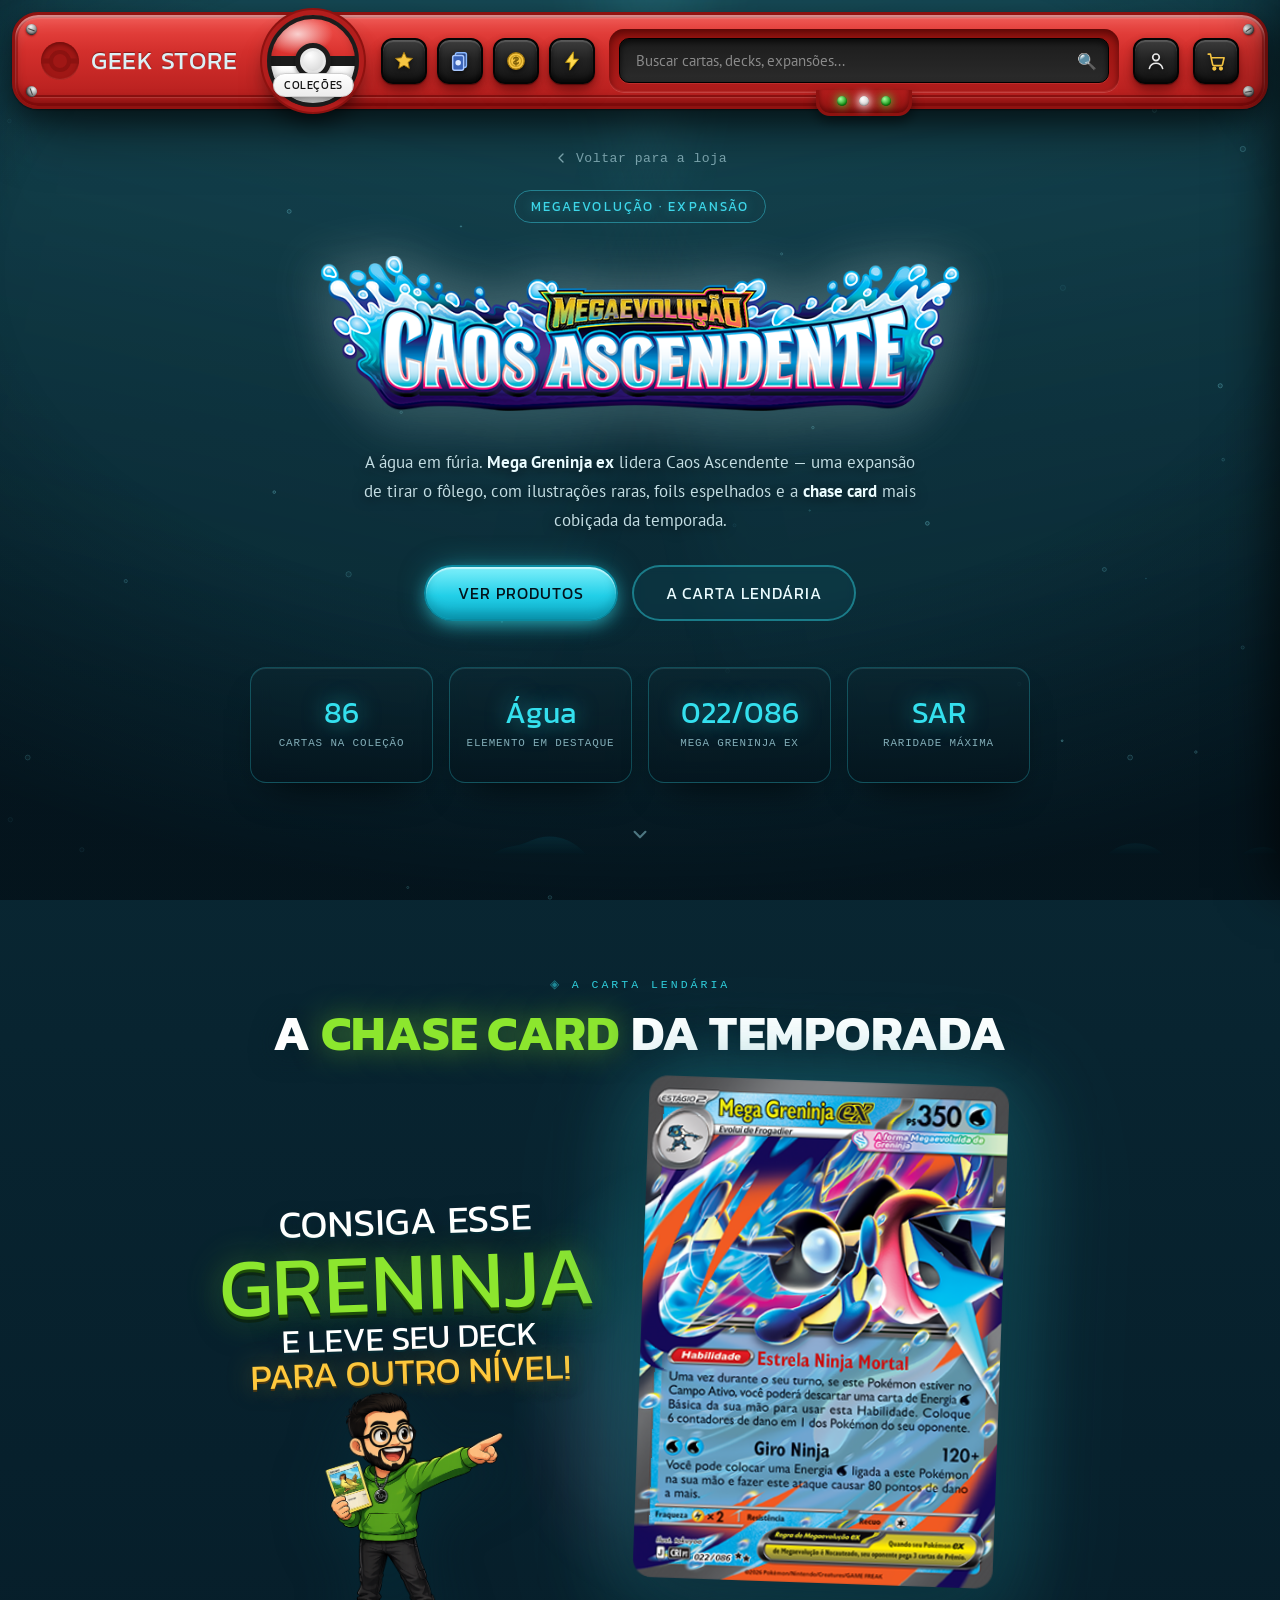
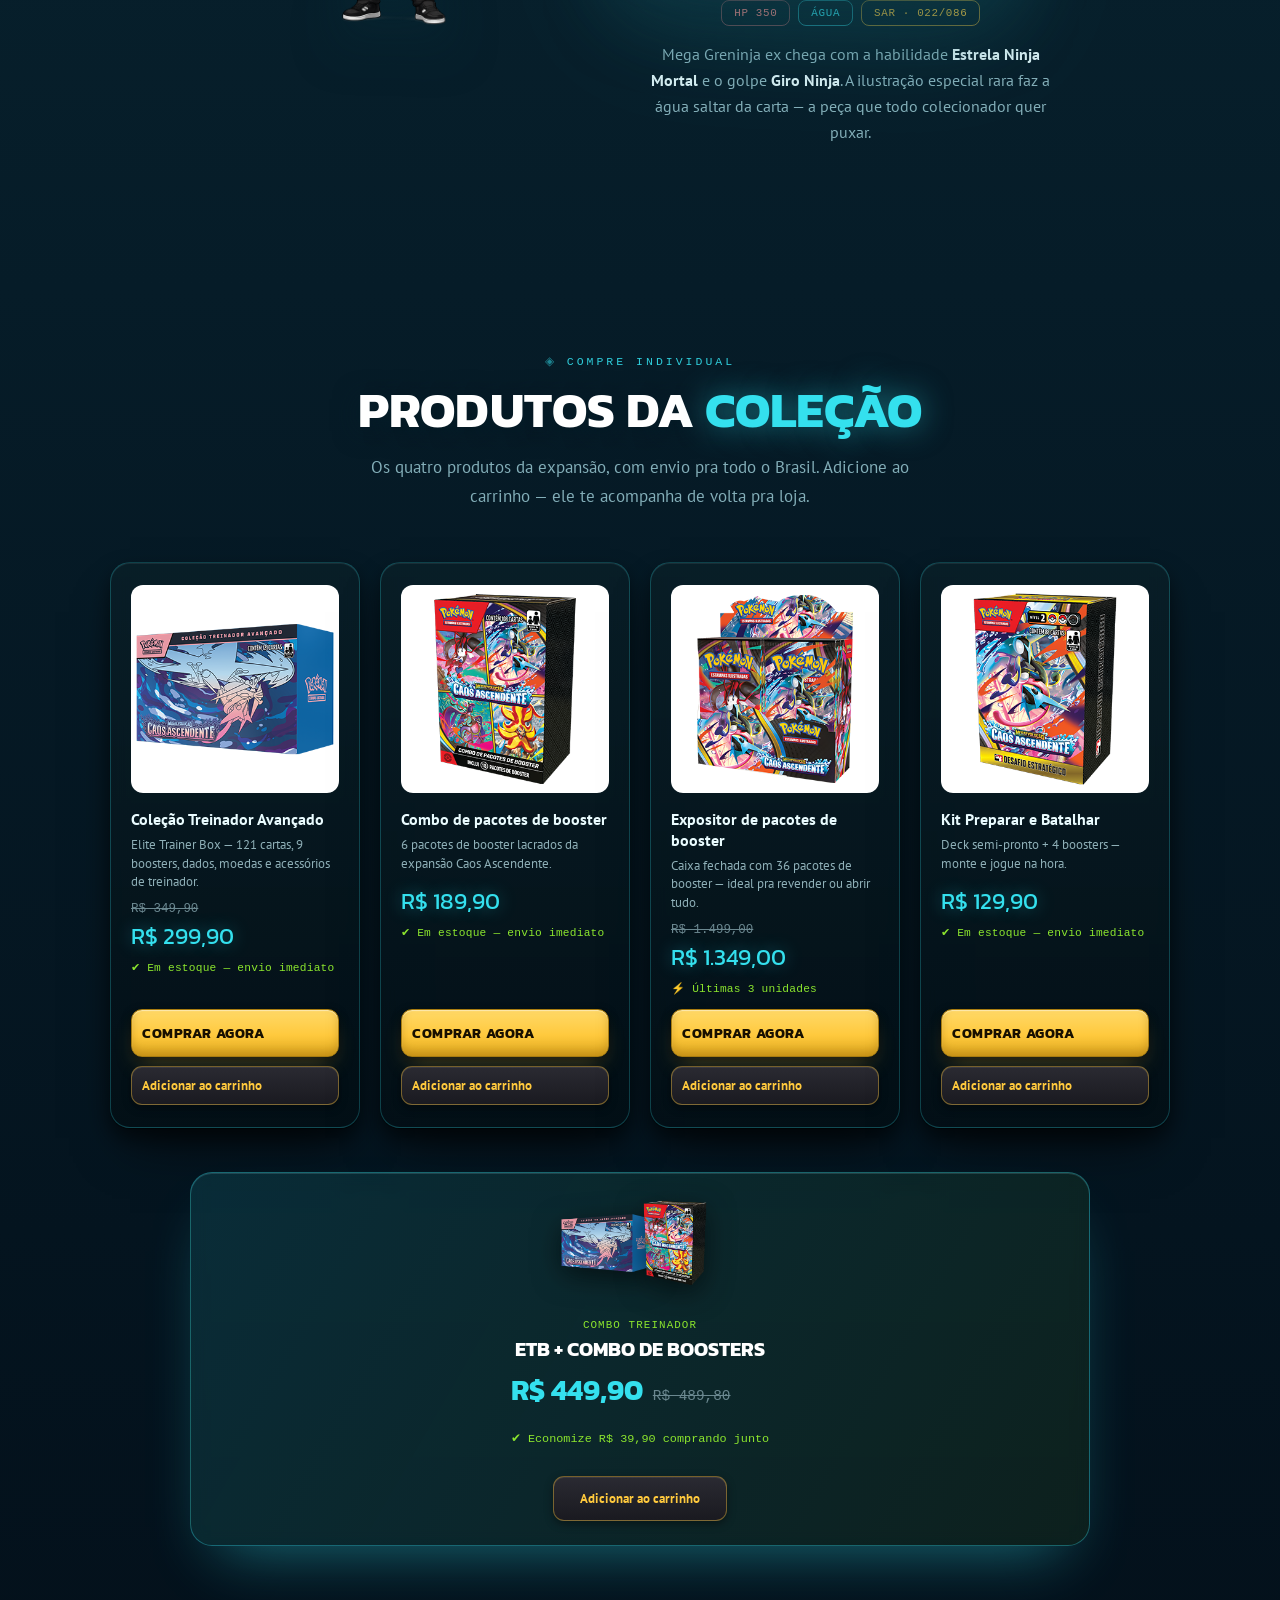
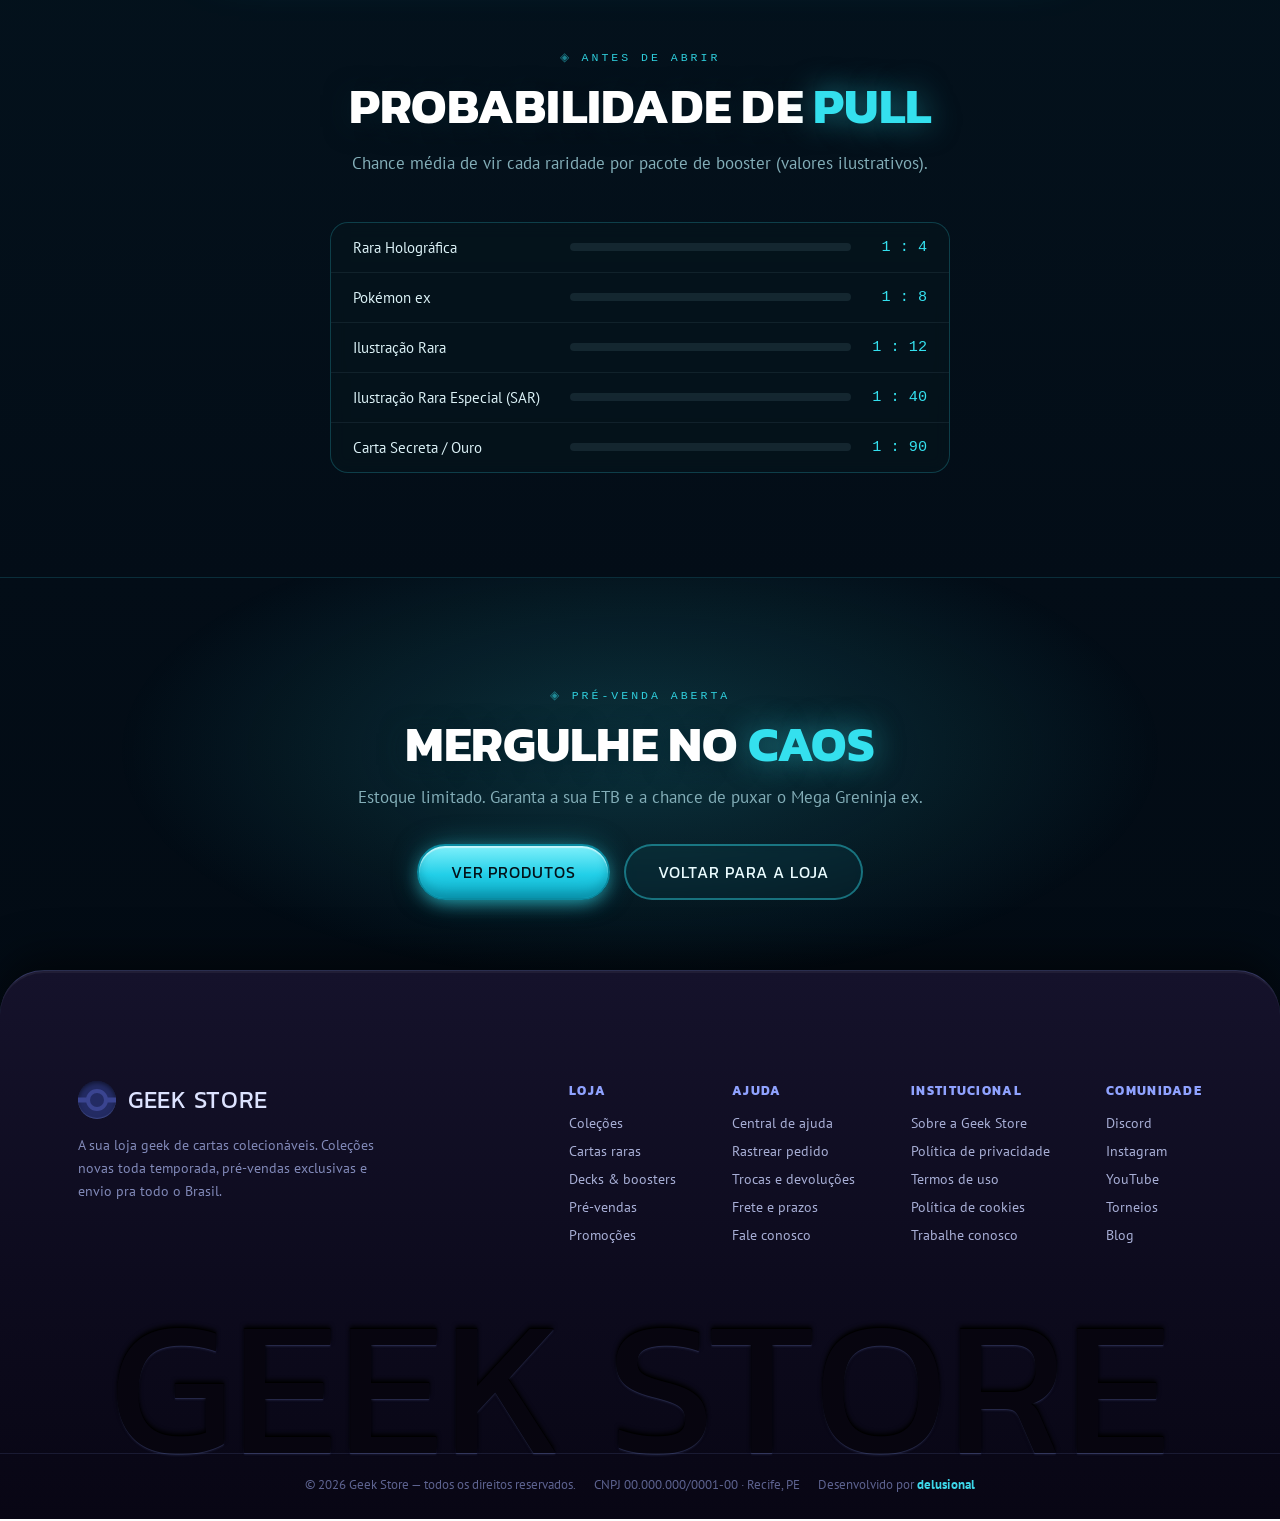
==== commit 3b843c06: "." ====
--- a/caos-ascendente.html
+++ b/caos-ascendente.html
@@ -1138,159 +1138,201 @@
 
 /* ===== estilos da página Caos Ascendente ===== */
 /* =====================================================================
-   PÁGINA DEDICADA — CAOS ASCENDENTE (tema aquático)
-   Água gooey ciano no hero, verde #8ce62e + dourado #ffc93d de acento.
-   Reaproveita .chaos__logo / .luck-headline / .chaos__boneco /
-   .chaos__carta-wrap / .pcard__shine|holo / o canvas #goo-canvas.
+   PÁGINA DEDICADA — CAOS ASCENDENTE
+   Conceito: "A DESCIDA" — uma coluna d'água contínua. O topo é a
+   superfície agitada (hero + água gooey); rolando você desce até o
+   abismo escuro, onde a chase card brilha feito tesouro.
+   Um único ambiente (gradiente de profundidade + bolhas + raios de
+   luz) amarra todas as seções — nada de fundo colorido solto.
    ===================================================================== */
-body.ca{background:#05161c;color:#dfeef2}
-.ca-wrap{overflow:hidden}
-
-/* utilidades de seção */
-.ca-section{max-width:1160px;margin:0 auto;padding:96px 24px}
-.ca-eyebrow{font-family:var(--font-heading);text-transform:uppercase;letter-spacing:.18em;
-  font-size:.8rem;color:#3dd6e9;text-align:center;margin-bottom:14px;
-  text-shadow:0 0 16px rgba(61,214,233,.5)}
+body.ca{
+  --mono:ui-monospace,'Cascadia Code','Segoe UI Mono',Menlo,Consolas,monospace;
+  --cyan:#34e0ee; --kelp:#8ce62e; --gold:#ffc93d; --coral:#ff4d9d;
+  --foam:#dbf1f6; --muted:#83aeb8;
+  color:var(--foam);
+  /* GRADIENTE DE PROFUNDIDADE — mapeado ao documento inteiro (a descida) */
+  background:linear-gradient(180deg,
+    #0d3540 0%, #0b2c37 9%, #082430 22%,
+    #061c28 40%, #04141f 60%, #030d17 80%, #020911 100%);
+}
+
+/* ---------- AMBIENTE SUBAQUÁTICO (fixo, atrás de todo o conteúdo) ---------- */
+.ca-ambient{position:fixed;inset:0;width:100%;height:100%;z-index:-1;pointer-events:none}
+.ca-rays{position:fixed;inset:0;z-index:-1;pointer-events:none;overflow:hidden}
+.ca-rays::before,.ca-rays::after{content:'';position:absolute;top:-25%;width:52%;height:150%;
+  filter:blur(30px);transform-origin:top center;
+  background:linear-gradient(180deg,rgba(90,224,240,.14),rgba(90,224,240,.04) 45%,transparent 72%)}
+.ca-rays::before{left:6%;transform:rotate(13deg);animation:caRay 12s ease-in-out infinite}
+.ca-rays::after{right:4%;transform:rotate(-11deg);animation:caRay 15s ease-in-out infinite reverse}
+@keyframes caRay{0%,100%{opacity:.45}50%{opacity:.95}}
+/* vinheta escura só nas bordas — foco no centro, sensação de profundidade */
+.ca-vignette{position:fixed;inset:0;z-index:-1;pointer-events:none;
+  background:radial-gradient(ellipse 90% 70% at 50% 30%,transparent 55%,rgba(1,6,12,.55) 100%)}
+
+.ca-wrap{position:relative;overflow:hidden}
+
+/* ---------- utilidades de seção ---------- */
+.ca-section{max-width:1160px;margin:0 auto;padding:104px 24px;position:relative}
+.ca-eyebrow{font-family:var(--mono);text-transform:uppercase;letter-spacing:.26em;
+  font-size:.72rem;color:var(--cyan);text-align:center;margin-bottom:16px;opacity:.9}
+.ca-eyebrow::before{content:'◈ ';opacity:.6}
 .ca-h2{font-family:var(--font-heading);text-transform:uppercase;text-align:center;
-  font-size:clamp(1.9rem,4.4vw,3rem);line-height:1.05;color:#fff;margin:0 auto 18px;
-  text-shadow:0 4px 22px rgba(3,40,52,.6)}
-.ca-h2 span{color:#3dd6e9;text-shadow:0 0 26px rgba(61,214,233,.5)}
-.ca-h2 span.g{color:#8ce62e;text-shadow:0 0 26px rgba(140,230,46,.5)}
-.ca-lead{text-align:center;color:#9fbcc4;font-size:1.05rem;line-height:1.7;max-width:640px;margin:0 auto}
-
-/* botões */
+  font-size:clamp(1.9rem,4.6vw,3.1rem);line-height:1.04;color:#fff;margin:0 auto 18px;
+  letter-spacing:.005em;text-shadow:0 4px 26px rgba(3,30,40,.7)}
+.ca-h2 span{color:var(--cyan);text-shadow:0 0 30px rgba(52,224,238,.5)}
+.ca-h2 span.g{color:var(--kelp);text-shadow:0 0 30px rgba(140,230,46,.5)}
+.ca-lead{text-align:center;color:var(--muted);font-size:1.05rem;line-height:1.7;max-width:600px;margin:0 auto}
+
+/* ---------- botões ---------- */
 .ca-btn{display:inline-block;font-family:var(--font-heading);text-transform:uppercase;
   letter-spacing:.06em;font-size:1rem;padding:14px 32px;border-radius:99px;cursor:pointer;
   text-decoration:none;transition:transform var(--speed) var(--ease-soft),
   box-shadow var(--speed) var(--ease-soft),filter var(--speed) var(--ease-soft),
   border-color var(--speed) var(--ease-soft),background var(--speed) var(--ease-soft)}
 .ca-btn--cyan{color:#04121a;
-  background:linear-gradient(to bottom,#7fe9f8,#10c8e5 55%,#0da9c4);border:2px solid #0a8ba1;
-  box-shadow:inset 0 2px 1px rgba(255,255,255,.5),inset 0 -6px 10px rgba(6,110,130,.4),
-    0 6px 16px -4px rgba(16,200,229,.5)}
+  background:linear-gradient(to bottom,#7ff0fb,#22cfe8 55%,#0da9c4);border:2px solid #0a8ba1;
+  box-shadow:inset 0 2px 1px rgba(255,255,255,.55),inset 0 -6px 10px rgba(6,110,130,.4),
+    0 6px 18px -4px rgba(52,224,238,.6),0 0 30px -6px rgba(52,224,238,.5)}
 .ca-btn--cyan:hover{transform:translateY(-2px);filter:brightness(1.07)}
 .ca-btn--cyan:active{transform:translateY(1px);filter:brightness(.93)}
-.ca-btn--ghost{color:#eafcff;border:2px solid rgba(61,214,233,.4);background:rgba(61,214,233,.06)}
-.ca-btn--ghost:hover{border-color:#3dd6e9;background:rgba(61,214,233,.14);transform:translateY(-2px)}
-
-/* ---------- HERO (reusa a seção .featured = água gooey) ---------- */
-.ca-hero.featured{min-height:72svh;display:flex;align-items:center;
-  padding:140px 24px 54px;isolation:isolate}
+.ca-btn--ghost{color:#eafcff;border:2px solid rgba(52,224,238,.42);background:rgba(52,224,238,.05);
+  backdrop-filter:blur(4px)}
+.ca-btn--ghost:hover{border-color:var(--cyan);background:rgba(52,224,238,.14);transform:translateY(-2px)}
+
+/* =====================================================================
+   HERO (reusa .featured = canvas de água gooey)
+   Fundo TRANSPARENTE: mostra a superfície do gradiente + a água por cima.
+   ===================================================================== */
+.ca-hero.featured{min-height:82svh;display:flex;align-items:center;
+  padding:150px 24px 90px;isolation:isolate;
+  background:transparent} /* mata o pattern-black e o #0a0e14 do .featured */
+/* a água dissolve na profundidade (máscara no efeito, sem cor por cima) */
+.ca-hero .featured__goo{-webkit-mask:linear-gradient(to bottom,#000 74%,transparent 98%);
+  mask:linear-gradient(to bottom,#000 74%,transparent 98%)}
 .ca-hero__inner{position:relative;z-index:1;max-width:1000px;margin:0 auto;width:100%;
   display:flex;flex-direction:column;align-items:center;text-align:center}
-.ca-back{display:inline-flex;align-items:center;gap:7px;color:#8fb4bd;text-decoration:none;
-  font-size:.9rem;margin-bottom:22px;transition:color .18s,gap .18s}
-.ca-back:hover{color:#3dd6e9;gap:11px}
-.ca-hero .chaos__logo{width:min(620px,90vw);margin-bottom:22px}
-.ca-hero__desc{color:#bcd6dc;font-size:1.08rem;line-height:1.7;margin:0 0 30px;max-width:560px;
-  text-shadow:0 2px 10px rgba(3,30,40,.6)}
+.ca-back{display:inline-flex;align-items:center;gap:7px;font-family:var(--mono);
+  color:var(--muted);text-decoration:none;font-size:.82rem;letter-spacing:.04em;
+  margin-bottom:24px;transition:color .18s,gap .18s}
+.ca-back:hover{color:var(--cyan);gap:11px}
+.ca-hero .chaos__logo{width:min(640px,92vw);margin-bottom:22px}
+.ca-hero__desc{color:#c3dde3;font-size:1.08rem;line-height:1.7;margin:0 0 30px;max-width:560px;
+  text-shadow:0 2px 12px rgba(2,20,28,.7)}
 .ca-hero__desc b{color:#eafcff}
-.ca-hero__actions{display:flex;gap:14px;flex-wrap:wrap;justify-content:center;margin-bottom:44px}
-/* fade curto só na borda de baixo — dá pra ver a água, mas emenda suave no escuro */
-.ca-hero.featured::after{content:'';position:absolute;left:0;right:0;bottom:0;height:11%;z-index:0;
-  pointer-events:none;background:linear-gradient(to bottom,transparent,#05161c)}
-.ca-scrolldown{position:absolute;bottom:24px;left:50%;translate:-50% 0;z-index:1;color:#4d7681;
+.ca-hero__actions{display:flex;gap:14px;flex-wrap:wrap;justify-content:center;margin-bottom:46px}
+.ca-scrolldown{position:absolute;bottom:22px;left:50%;translate:-50% 0;z-index:1;color:#4d7681;
   animation:caBob 1.8s ease-in-out infinite}
-@keyframes caBob{0%,100%{transform:translateY(0);opacity:.6}50%{transform:translateY(7px);opacity:1}}
-
-/* faixa de stats (dentro do hero) */
-.ca-stats{display:grid;grid-template-columns:repeat(4,1fr);gap:16px;width:100%;max-width:760px}
-.ca-stat{text-align:center;padding:22px 14px;border-radius:16px;min-height:112px;
+@keyframes caBob{0%,100%{transform:translateY(0);opacity:.55}50%{transform:translateY(7px);opacity:1}}
+
+/* faixa de stats — painéis de vidro d'água (deixam o fundo vazar) */
+.ca-stats{display:grid;grid-template-columns:repeat(4,1fr);gap:16px;width:100%;max-width:780px}
+.ca-stat{text-align:center;padding:22px 14px;border-radius:16px;min-height:116px;
   display:flex;flex-direction:column;align-items:center;justify-content:center;
-  background:rgba(6,20,26,.66);backdrop-filter:blur(8px);
-  border:1px solid rgba(61,214,233,.28);
-  box-shadow:inset 0 1px 0 rgba(255,255,255,.06),0 18px 34px -20px rgba(0,0,0,.8)}
-.ca-stat__num{font-family:var(--font-heading);font-size:1.9rem;line-height:1;color:#3dd6e9;
-  margin-bottom:7px;text-shadow:0 0 20px rgba(61,214,233,.5)}
-.ca-stat__label{font-size:.76rem;color:#89a7af;text-transform:uppercase;letter-spacing:.06em;line-height:1.35}
+  background:linear-gradient(180deg,rgba(12,40,50,.6),rgba(4,18,26,.55));backdrop-filter:blur(10px);
+  border:1px solid rgba(52,224,238,.26);
+  box-shadow:inset 0 1px 0 rgba(180,240,250,.12),0 20px 40px -22px rgba(0,0,0,.85)}
+.ca-stat__num{font-family:var(--font-heading);font-size:1.9rem;line-height:1;color:var(--cyan);
+  margin-bottom:8px;text-shadow:0 0 22px rgba(52,224,238,.55)}
+.ca-stat__label{font-family:var(--mono);font-size:.68rem;color:var(--muted);text-transform:uppercase;
+  letter-spacing:.08em;line-height:1.4}
 @media(max-width:720px){.ca-stats{grid-template-columns:repeat(2,1fr)}}
 
-/* ---------- CHASE CARD (Greninja + mascote) ---------- */
-.ca-chase{position:relative;isolation:isolate;overflow:hidden}
-.ca-chase::before{content:'';position:absolute;inset:0;z-index:-1;pointer-events:none;
-  background:radial-gradient(ellipse 60% 60% at 50% 45%,rgba(16,200,229,.16),transparent 65%)}
-.ca-chase__grid{display:flex;align-items:center;justify-content:center;gap:40px;flex-wrap:wrap;margin-top:20px}
+/* =====================================================================
+   CHASE CARD — o tesouro no fundo. Bioluminescência ciano + coral.
+   ===================================================================== */
+.ca-chase{position:relative;isolation:isolate}
+.ca-chase::before{content:'';position:absolute;left:50%;top:52%;translate:-50% -50%;z-index:-1;
+  width:min(760px,92vw);height:620px;pointer-events:none;
+  background:
+    radial-gradient(ellipse 46% 52% at 62% 46%,rgba(52,224,238,.22),transparent 66%),
+    radial-gradient(ellipse 40% 44% at 58% 60%,rgba(255,77,157,.14),transparent 64%);
+  filter:blur(6px);animation:caGlow 7s ease-in-out infinite}
+@keyframes caGlow{0%,100%{opacity:.7}50%{opacity:1}}
+.ca-chase__grid{display:flex;align-items:center;justify-content:center;gap:44px;flex-wrap:wrap;margin-top:24px}
 .ca-chase__left{display:flex;flex-direction:column;align-items:center;max-width:440px}
-/* mascote reaproveitado, tamanho controlado */
-.ca-chase .chaos__boneco{width:min(340px,80vw)}
-.ca-chase .chaos__carta-wrap{rotate:2deg}
+.ca-chase .chaos__boneco{width:min(330px,78vw)}
+.ca-chase .chaos__carta-wrap{rotate:2deg;
+  filter:drop-shadow(0 24px 40px rgba(2,20,30,.7)) drop-shadow(0 0 40px rgba(52,224,238,.4))}
 .ca-chase .chaos__carta{width:min(360px,82vw)}
-.ca-chase__badge{display:inline-flex;align-items:center;gap:8px;font-family:var(--font-heading);
-  text-transform:uppercase;letter-spacing:.08em;font-size:.78rem;color:#8ce62e;
-  border:1px solid rgba(140,230,46,.5);border-radius:99px;padding:6px 14px;margin-top:22px}
-.ca-chase__info{max-width:420px;text-align:center;margin-top:8px}
-.ca-chase__meta{display:flex;gap:8px;justify-content:center;flex-wrap:wrap;margin:14px 0}
-.ca-chip{font-family:var(--font-heading);font-size:.72rem;text-transform:uppercase;letter-spacing:.06em;
-  padding:5px 12px;border-radius:99px;border:1px solid rgba(255,255,255,.16);color:#c8dde2}
+.ca-chase__info{max-width:420px;text-align:center;margin-top:10px}
+.ca-chase__meta{display:flex;gap:8px;justify-content:center;flex-wrap:wrap;margin:16px 0}
+.ca-chip{font-family:var(--mono);font-size:.68rem;text-transform:uppercase;letter-spacing:.06em;
+  padding:6px 12px;border-radius:8px;border:1px solid rgba(180,240,250,.18);color:#bfe0e6}
 .ca-chip--hp{color:#ff8a8a;border-color:rgba(255,138,138,.4)}
-.ca-chip--water{color:#3dd6e9;border-color:rgba(61,214,233,.5)}
-.ca-chip--sar{color:#ffc93d;border-color:rgba(255,201,61,.5)}
-.ca-chase__flavor{color:#9fbcc4;font-size:.98rem;line-height:1.65}
-
-/* ---------- PRODUTOS (reusa .shop-item, tema água) ---------- */
+.ca-chip--water{color:var(--cyan);border-color:rgba(52,224,238,.5)}
+.ca-chip--sar{color:var(--gold);border-color:rgba(255,201,61,.5)}
+.ca-chase__flavor{color:var(--muted);font-size:.98rem;line-height:1.65}
+.ca-chase__flavor b{color:#d6eef2}
+
+/* =====================================================================
+   PRODUTOS — vidro d'água, sempre 4 na linha em telas largas.
+   ===================================================================== */
 .ca-grid{display:grid;grid-template-columns:repeat(4,1fr);gap:20px;max-width:1060px;margin:52px auto 0}
 .ca-grid .shop-item{width:auto;text-align:left;
-  background:linear-gradient(180deg,rgba(10,24,30,.9),rgba(5,14,18,.95));
-  border-color:rgba(61,214,233,.26)}
-.ca-grid .shop-item:hover{border-color:rgba(61,214,233,.6);
-  box-shadow:inset 0 1px 0 rgba(255,255,255,.08),0 2px 3px rgba(3,40,52,.4),
-    0 22px 40px rgba(3,40,52,.4),0 54px 84px -26px rgba(16,200,229,.5)}
+  background:linear-gradient(180deg,rgba(10,32,40,.72),rgba(3,14,20,.8));backdrop-filter:blur(8px);
+  border-color:rgba(52,224,238,.24)}
+.ca-grid .shop-item:hover{border-color:rgba(52,224,238,.6);transform:translateY(-6px);
+  box-shadow:inset 0 1px 0 rgba(180,240,250,.12),0 2px 3px rgba(3,40,52,.4),
+    0 22px 40px rgba(3,30,42,.5),0 56px 90px -26px rgba(52,224,238,.5)}
 .ca-grid .shop-item__img{background:#fff}
 .ca-grid .shop-item__name{color:#eafcff}
-.ca-desc{font-size:.82rem;color:#8fb0b8;line-height:1.4;margin:-2px 0 10px;min-height:34px}
-.ca-old{font-size:.82rem;color:#6e8a92;text-decoration:line-through;margin-bottom:2px}
-.ca-grid .shop-item__price{color:#3dd6e9;margin-bottom:8px}
-.ca-stock{font-size:.74rem;color:#8ce6a0;margin-bottom:14px}
+.ca-desc{font-size:.82rem;color:#8fb0b8;line-height:1.42;margin:-2px 0 10px;min-height:34px}
+.ca-old{font-family:var(--mono);font-size:.78rem;color:#6b8890;text-decoration:line-through;margin-bottom:2px}
+.ca-grid .shop-item__price{color:var(--cyan);margin-bottom:8px;text-shadow:0 0 18px rgba(52,224,238,.4)}
+.ca-stock{font-family:var(--mono);font-size:.7rem;color:var(--kelp);margin-bottom:14px;letter-spacing:.02em}
 .ca-grid .shop-item__actions{margin-top:auto}
 @media(max-width:900px){.ca-grid{grid-template-columns:repeat(2,1fr);max-width:520px}}
 @media(max-width:480px){.ca-grid{grid-template-columns:1fr;max-width:300px}}
 
 /* ---------- COMBO ---------- */
 .ca-combo{display:flex;align-items:center;gap:30px;flex-wrap:wrap;justify-content:center;
-  max-width:900px;margin:44px auto 0;padding:26px 30px;border-radius:22px;
-  background:linear-gradient(120deg,rgba(16,200,229,.12),rgba(140,230,46,.08));
-  border:1px solid rgba(61,214,233,.35);
-  box-shadow:0 30px 60px -26px rgba(16,200,229,.4)}
+  max-width:900px;margin:44px auto 0;padding:24px 30px;border-radius:22px;
+  background:linear-gradient(120deg,rgba(52,224,238,.12),rgba(140,230,46,.07));backdrop-filter:blur(8px);
+  border:1px solid rgba(52,224,238,.35);
+  box-shadow:inset 0 1px 0 rgba(180,240,250,.14),0 30px 60px -28px rgba(52,224,238,.45)}
 .ca-combo__imgs{display:flex;align-items:center;flex-shrink:0}
-.ca-combo__imgs img{width:96px;height:96px;object-fit:contain;filter:drop-shadow(0 8px 14px rgba(0,0,0,.5))}
+.ca-combo__imgs img{width:92px;height:92px;object-fit:contain;filter:drop-shadow(0 8px 14px rgba(0,0,0,.55))}
 .ca-combo__imgs img:last-child{margin-left:-22px}
-.ca-combo__plus{font-family:var(--font-heading);font-size:1.6rem;color:#8ce62e;margin:0 6px}
 .ca-combo__info{flex:1;min-width:220px}
-.ca-combo__tag{font-family:var(--font-heading);text-transform:uppercase;letter-spacing:.08em;
-  font-size:.74rem;color:#8ce62e;margin-bottom:4px}
+.ca-combo__tag{font-family:var(--mono);text-transform:uppercase;letter-spacing:.1em;
+  font-size:.68rem;color:var(--kelp);margin-bottom:5px}
 .ca-combo__name{font-family:var(--font-heading);text-transform:uppercase;font-size:1.25rem;color:#fff;margin-bottom:6px}
 .ca-combo__price{display:flex;align-items:baseline;gap:10px;margin-bottom:4px}
-.ca-combo__price b{font-family:var(--font-heading);font-size:1.8rem;color:#3dd6e9}
-.ca-combo__price s{font-size:.95rem;color:#6e8a92}
-.ca-combo__save{font-size:.8rem;color:#8ce6a0}
+.ca-combo__price b{font-family:var(--font-heading);font-size:1.8rem;color:var(--cyan)}
+.ca-combo__price s{font-family:var(--mono);font-size:.9rem;color:#6b8890}
+.ca-combo__save{font-family:var(--mono);font-size:.74rem;color:var(--kelp)}
 .ca-combo__btn{flex-shrink:0}
 .ca-combo__btn .shop-item__cart{display:inline-block;width:auto;margin:0;padding:13px 26px}
 .ca-combo .shop-item__img[hidden]{display:none}
 
 /* ---------- TABELA DE PULL RATES ---------- */
 .ca-rates{max-width:620px;margin:44px auto 0;border-radius:18px;overflow:hidden;
-  border:1px solid rgba(61,214,233,.24);background:rgba(6,20,26,.6)}
+  border:1px solid rgba(52,224,238,.22);background:rgba(6,22,30,.55);backdrop-filter:blur(8px)}
 .ca-rate{display:flex;align-items:center;gap:16px;padding:15px 22px;
-  border-bottom:1px solid rgba(255,255,255,.05)}
+  border-bottom:1px solid rgba(180,240,250,.07)}
 .ca-rate:last-child{border-bottom:none}
-.ca-rate__name{flex:1;font-size:.95rem;color:#dfeef2}
-.ca-rate__bar{flex:1.4;height:9px;border-radius:99px;background:rgba(255,255,255,.07);overflow:hidden}
-.ca-rate__fill{height:100%;border-radius:99px;
-  background:linear-gradient(90deg,#10c8e5,#8ce62e)}
-.ca-rate__pct{width:64px;text-align:right;font-family:var(--font-heading);color:#3dd6e9;font-size:1rem}
-
-/* ---------- CTA FINAL ---------- */
-.ca-band{position:relative;text-align:center;padding:104px 24px;overflow:hidden;isolation:isolate;
-  border-top:1px solid rgba(61,214,233,.2)}
+.ca-rate__name{flex:1;font-size:.94rem;color:var(--foam)}
+.ca-rate__bar{flex:1.4;height:8px;border-radius:99px;background:rgba(180,240,250,.09);overflow:hidden}
+.ca-rate__fill{height:100%;border-radius:99px;background:linear-gradient(90deg,#10c8e5,var(--kelp))}
+.ca-rate__pct{width:60px;text-align:right;font-family:var(--mono);color:var(--cyan);font-size:.95rem}
+
+/* ---------- CTA FINAL (o abismo) ---------- */
+.ca-band{position:relative;text-align:center;padding:110px 24px;overflow:hidden;isolation:isolate;
+  border-top:1px solid rgba(52,224,238,.16)}
 .ca-band::before{content:'';position:absolute;inset:0;z-index:-1;
-  background:radial-gradient(ellipse 60% 80% at 50% 50%,rgba(16,200,229,.2),transparent 65%)}
+  background:radial-gradient(ellipse 62% 82% at 50% 40%,rgba(52,224,238,.18),transparent 66%)}
 .ca-band .ca-h2{margin-bottom:14px}
 .ca-band .ca-lead{margin-bottom:32px}
 .ca-band__actions{display:flex;gap:14px;justify-content:center;flex-wrap:wrap}
 
+/* ---------- responsivo + acessibilidade ---------- */
 @media(max-width:860px){
-  .ca-section{padding:72px 22px}
-  .ca-hero.featured{padding:140px 22px 100px}
+  .ca-section{padding:78px 22px}
+  .ca-hero.featured{padding:140px 22px 80px}
+}
+@media(prefers-reduced-motion:reduce){
+  .ca-rays::before,.ca-rays::after,.ca-scrolldown,.ca-chase::before,
+  .chaos__logo,.chaos__boneco,.chaos__carta-wrap{animation:none !important}
 }
 
 </style>
@@ -1310,22 +1352,22 @@
   <span class="screw"></span><span class="screw"></span><span class="screw"></span><span class="screw"></span>
   <a class="nav__logo" href="index.html" style="text-decoration:none;color:inherit"><span class="nav__logo-ball"></span>GEEK STORE</a>
 
-  <div class="nav__ball" title="Coleções"><span>COLEÇÕES</span></div>
+  <a class="nav__ball" href="produtos.html" title="Ver todos os produtos"><span>COLEÇÕES</span></a>
 
   <div class="nav__links">
-    <a class="nav__btn" href="#" title="Cartas raras">
+    <a class="nav__btn" href="produtos.html" title="Cartas raras">
       <svg viewBox="0 0 24 24" fill="#f5c542" stroke="#a87c10" stroke-width="1" stroke-linejoin="round">
         <path d="M12 2.5l2.8 6 6.5.7-4.9 4.4 1.4 6.4L12 16.6 6.2 20l1.4-6.4L2.7 9.2l6.5-.7z"/>
       </svg>
     </a>
-    <a class="nav__btn" href="#" title="Decks e boosters">
+    <a class="nav__btn" href="produtos.html?q=booster" title="Decks e boosters">
       <svg viewBox="0 0 24 24" fill="none" stroke="#8ab8ff" stroke-width="1.6" stroke-linejoin="round">
         <rect x="7" y="3" width="12" height="16" rx="2" fill="#2b4a8c" stroke="#8ab8ff"/>
         <rect x="4" y="6" width="12" height="16" rx="2" fill="#3a63b8" stroke="#a9c8ff"/>
         <circle cx="10" cy="14" r="3" fill="#dce9ff" stroke="none"/>
       </svg>
     </a>
-    <a class="nav__btn" href="#" title="Vender cartas">
+    <a class="nav__btn" href="conta.html" title="Vender cartas">
       <svg viewBox="0 0 24 24">
         <circle cx="12" cy="12" r="9" fill="#f5c542" stroke="#a87c10" stroke-width="1.4"/>
         <circle cx="12" cy="12" r="6" fill="none" stroke="#c79a1e" stroke-width="1.2"/>
@@ -1333,20 +1375,20 @@
           fill="none" stroke="#7a5c08" stroke-width="1.5" stroke-linecap="round"/>
       </svg>
     </a>
-    <a class="nav__btn" href="#" title="Comunidade">
+    <a class="nav__btn" href="#comunidade" title="Comunidade">
       <svg viewBox="0 0 24 24" fill="#ffd94d" stroke="#b8930f" stroke-width="1" stroke-linejoin="round">
         <path d="M13.5 2L5 13.5h5L9.5 22 19 10h-5.5z"/>
       </svg>
     </a>
   </div>
 
-  <div class="nav__search">
-    <input type="text" placeholder="Buscar cartas, decks, expansões...">
-    <span class="lupa">🔍</span>
+  <form class="nav__search" action="produtos.html" method="get" role="search">
+    <input type="text" name="q" placeholder="Buscar cartas, decks, expansões..." aria-label="Buscar produtos" autocomplete="off">
+    <button class="lupa" type="submit" aria-label="Buscar" style="pointer-events:auto;cursor:pointer;background:none;border:none;font-size:inherit;padding:0">🔍</button>
     <div class="nav__leds"><i></i><i></i><i></i></div>
-  </div>
-
-  <a class="nav__btn" href="#" title="Minha conta">
+  </form>
+
+  <a class="nav__btn" href="conta.html" title="Minha conta">
     <svg viewBox="0 0 24 24" fill="none" stroke="#e8e8e8" stroke-width="1.8" stroke-linecap="round">
       <circle cx="12" cy="8" r="3.6"/>
       <path d="M4.8 20c.9-3.6 3.8-5.6 7.2-5.6s6.3 2 7.2 5.6"/>
@@ -1382,6 +1424,11 @@
     </div>
   </div>
 </nav>
+
+<!-- ambiente subaquático: raios de luz + vinheta + bolhas (fixos, atrás de tudo) -->
+<div class="ca-rays" aria-hidden="true"></div>
+<div class="ca-vignette" aria-hidden="true"></div>
+<canvas id="ca-bubbles" class="ca-ambient" aria-hidden="true"></canvas>
 
 <div class="ca-wrap">
 
@@ -1591,7 +1638,7 @@
         <a href="#">Política de cookies</a>
         <a href="#">Trabalhe conosco</a>
       </div>
-      <div class="footer__col">
+      <div class="footer__col" id="comunidade">
         <h4>Comunidade</h4>
         <a href="#">Discord</a>
         <a href="#">Instagram</a>
@@ -1748,6 +1795,32 @@
   requestAnimationFrame(frame);
 })();
 
+/* bolhas ambiente subindo pela coluna d'agua (fixo, cobre a pagina toda) */
+(() => {
+  const c = document.getElementById('ca-bubbles'); if (!c) return;
+  const ctx = c.getContext('2d');
+  let W, H, bs;
+  const mk = () => ({ x: Math.random()*W, y: Math.random()*H, r: Math.random()*2.6+0.5,
+    s: Math.random()*0.5+0.12, drift: Math.random()*0.4-0.2, o: Math.random()*0.26+0.06 });
+  function resize(){
+    W = c.width = innerWidth; H = c.height = innerHeight;
+    const n = Math.max(18, Math.min(54, Math.floor(W*H/28000)));
+    bs = Array.from({length:n}, mk);
+  }
+  resize(); addEventListener('resize', resize);
+  (function loop(){
+    ctx.clearRect(0,0,W,H);
+    for (const b of bs){
+      b.y -= b.s; b.x += Math.sin(b.y*0.02)*0.3 + b.drift*0.15;
+      if (b.y < -8){ b.y = H+8; b.x = Math.random()*W; }
+      ctx.beginPath(); ctx.arc(b.x, b.y, b.r, 0, 6.283);
+      ctx.strokeStyle = 'rgba(130,228,242,' + b.o + ')'; ctx.lineWidth = 1; ctx.stroke();
+      ctx.fillStyle = 'rgba(130,228,242,' + (b.o*0.28).toFixed(3) + ')'; ctx.fill();
+    }
+    requestAnimationFrame(loop);
+  })();
+})();
+
 /* ============================================================
    CARRINHO (falso / só frontend) — persiste em localStorage.
    Lê nome, preço e imagem direto do .shop-item clicado, então
